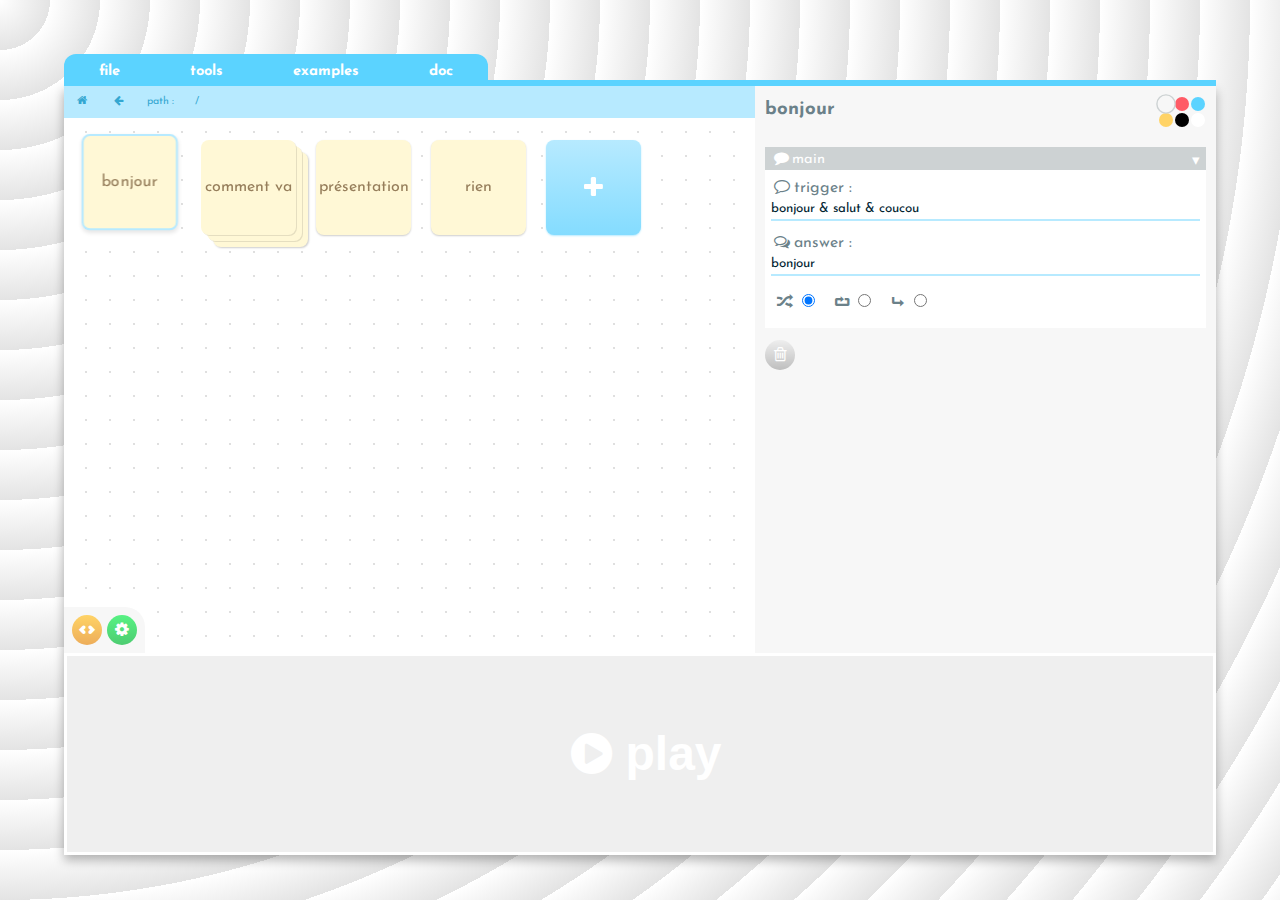
==== index.html @ 9a550774 "first commit" ====
<!DOCTYPE html><html><head>
  <meta charset="utf-8">

  <script src="js/jquery.js"></script>
  <script src="js/jqueryui.js"></script>
  <script src="js/jqueryuitouch.js"></script>
  <script src="js/miaou.js"></script>
  <script src="js/donnees.js"></script>
  <script src="js/actions.js"></script>
  <script src="js/fichiers.js"></script>
  <script src="js/style.js"></script>
  <script src="js/interactionssouris.js"></script>
  <script src="js/interactionsclavier.js"></script>
  <script src="js/bot.js"></script>
  <script src="lib/codemirror.js"></script>
  
<link rel="stylesheet" href="lib/codemirror.css">
<script src="mode/css/css.js"></script>


  <link href="https://fonts.googleapis.com/css?family=Josefin+Sans:400,700&amp;display=swap" rel="stylesheet">

  <link rel="stylesheet" type="text/css" href="style.css">
  <!--<link rel="stylesheet" type="text/css" href="logo.css"> -->
  <link rel="stylesheet" type="text/css" href="css/entypo.css">
  <link rel="stylesheet" type="text/css" href="css/entypo-codes.css">
  <link rel="stylesheet" type="text/css" href="css/entypo-embedded.css">
  <title>Miaou Editor</title>
</head>

<body class="editmode">
  <div id="grille">
  <div id="shadow" class="editmode"></div>
    <div id="boutons" class="editmode">
      <ul id="menu">
        <li class="levelun fichier editmode"><a class="volet editmode file">file</a>
          <ul>
            <li><a id="nouveau"><!--<span class="icons icon-doc-inv"></span>-->new</a></li>
            <input type="file" id="fichier" style="display: none">
            <li><a id="ouvrir"><!--<span class="icons icon-folder-open"></span>-->open</a></li>
            <li><a id="telecharger"><!--<span class="icons icon-download"></span>-->download</a></li>
          </ul>
        </li><!--
        --><li class="levelun fichier editmode tools"><a class="volet editmode tools">tools</a>
          <ul>
            <li><a data=".main" class="checked">main</a></li>
            <li><a data=".condition">condition</a></li>
            <li><a data=".variables">variables</a></li>
            <li><a data=".links">links</a></li>
            <li><a data=".image">image</a></li>
            <li><a data=".sounds">sounds</a></li>
            <li><a data=".tags">tags</a></li>
          </ul>
        </li><!--
        --><li class="levelun fichier editmode"><a class="volet editmode examples">examples</a>
          <ul>
            <li><a>main</a>
              <ul>
                <li><a data="pileouface.js" class="exemple">mode random</a></li>
                <li><a data="loop.js" class="exemple">mode loop</a></li>
                <li><a data="rebonjour.js" class="exemple">mode à la suite</a></li>
                <li><a data="sousreponses.js" class="exemple">sous-réponses</a></li>
                <li><a data="temps.js" class="exemple">temps de réponse</a></li>
              </ul>
            </li>
            <li><a>variables</a>
              <ul>
                <li><a data="questions.js" class="exemple">string</a></li>
                <li><a data="test.js" class="exemple">flags</a></li>
              </ul>
            </li>
            <li><a>conditions</a>
              <ul>
                <li><a data="pasbonjour.js" class="exemple">dire bonjour</a></li>
              </ul>
            </li>
            <li><a>variables pré-définies</a>
              <ul>
                <li><a data="date.js" class="exemple">date</a></li>
                <li><a data="perroquet.js" class="exemple">perroquet</a></li>
              </ul>
            </li>
            <li><a>liens</a>
              <ul>
                <li><a data="liens.js" class="exemple">basic</a></li>
              </ul>
            </li>
          </ul>
        </li><!--
        --><li class="levelun fichier editmode"><a href="doc/" target="_blank" class="volet editmode doc">doc</a></li>
      </ul>
    </div>


      
    <div id="naviguation">
      


      <div id="boites">

        <div id="location" class="editmode">

          <div id="home">
            <div class="icons icon-home"></div>
          </div>
          <div id="retour">
            <div class="icons icon-left-big"></div>
          </div>
          <div id="info">path : </div>
          <div id="chemin">/</div>
        </div>
        <div id="box-container">
          <ul id="listeboites" class="editmode visible">
          </ul>
        </div>
        <div id="creer" class="editmode">
          <div class="bouton">
            <span class="icons icon-plus"></span>
          </div>
        </div>
      </div>

      <div id="plusmoins" class="editmode">
        <button hidden id="moins" class="edit-bar"><span class="icons icon-trash-empty"></span></button>
        <button id="stylesheet" class="edit-bar"><span class="icons icon-code"></span></button>
        <button id="setting" class="edit-bar"><span class="icons icon-cog"></span></button>
        <button id="back" class="edit-bar"><span class="icons icon-left-big"></span></button>
        <button hidden id="plus" class="edit-bar"><span class="icons icon-plus"></span></button>
      </div>
    </div>
    <iframe id="preview"></iframe>
    <div id="formulaire" class="formulaire editmode">
      <fieldset id="tout">
        <form>
          <div class="visible formulaire-box">
            <input type="text" class="title editmode" name="nom" id="nom">

<div class="couleurs editmode">
  <div data-col="#8f88f9" class="select"></div>
  <div data-col="#ff5b66" ></div>
  <div data-col="#5bd3ff" ></div>
  <div data-col="#ffd366" ></div>
  <div data-col="#000000" ></div>
  <div data-col="#ffffff" ></div>
</div>
<input name="couleur" hidden type="color" id="couleur" value="#8f88f9">

          </div>
          <div class="main visible formulaire-box">
            <button class="accordion active editmode" type="button"><b class="icons icon-comment"></b>main <span>▾</span></button>
            <div class="section editmode" style="display: block;">
              <label><span class="icons icon-comment-empty"></span>trigger : </label><input type="text" name="declencheur" class="to-fill editmode" id="declencheur">
              <div class="help">
                <p class="aide">
                  Select one or several key words and separate them with a <b> & </b>.
                  The box will be triggered if the player enters one of his key words. You can also use special expressions:
                  <ul class="aide">
                    <li class="aide"><b>.*</b> for any sequence of characters</li class="aide">
                    <li class="aide"><b>^</b> at the beginning of a word, if that word has to be at the beginning of the sentence</li class="aide">
                    <li class="aide"><b>$</b> at the end of a word, if it has to be at the end of the sentence</li class="aide">
                </ul>
                  <p class="aide">Many others are possible; enquire about regular expressions if they are of interest.</p>
              </p>
            </div>
              <label><span class="icons icon-chat-empty"></span>answer : </label>
              <div name="reponse" class="to-fill editmode txta" id="reponse" contenteditable="true" ></div>
              <!--<input type="text" name="reponse" class="to-fill editmode" id="reponse">-->
              <div class="help">
                <p class="aide">
                  Type one or several answers which the bot will be able to return to the player if this box is triggered. Separate each of your answers with<b> & </b>.
                  Separate the parts with <b>--</b>.
                  to divide your answers. If you want the bot to take 3 seconds to answer, add <b>((3))</b> to your answer. The bot will choose its answer according to the mode which will have been selected below.
                </p>
              </div>
              <table class="check-boxes">
                <tr>
                  <th><span class="icons icon-shuffle"></span><input class="mode" type="radio" value="random" name="mode"></th>
                  <th><span class="icons icon-loop"></span><input class="mode" type="radio" value="loop" name="mode"></th>
                  <th><span class="icons icon-level-down"></span><input class="mode" type="radio" value="suite" name="mode"></th>
                </tr>
              </table>
            <div class="help">

               <p class="aide">Random: the bot will choose an answer at random<br>
                Loop: the bot will choose the first answer, then the second and so on until it
returns to the first when all answers have been read<br>
Sequential: the bot will choose the first answer, then the second etc. and will
remain on the last one until all answers have been read</p>
            </div>
            </div>
          </div>


          <div class="condition formulaire-box">
            <button class="accordion editmode" type="button"><b class="icons icon-attention-circled"></b>condition<span>▾</span></button>
            <div class="section editmode"style="display: block;">
              <label>if : </label><input type="text" name="si" class="to-fill editmode" id="si">
              <p class="error">
                This condition is incorrect. Check your syntax.
              </p>
            <div class="help">

              <p class="aide">
                Add additional conditions in order for this box to be open, as per the following examples
                <ul class="aide">
                  <li class="aide">The 'hello' flag is necessary: <b>[hello]>0</b></li class="aide">
                  <li class="aide">The 'hello' flag and the 'hi' flag are necessary: <b>[hello]>0 && [hi]>0</b></li class="aide">
                  <li class="aide">If you need to have at least 3 'hello' flags: <b>[hello]>=3</b></li class="aide">
                  <li class="aide">If, on the contrary, you need not to have the 'hello' flag: <b>[bonjour]<1</b></li class="aide">
              </ul>
              </p>
            </div>
            </div>

          </div>



          <div class="variables formulaire-box">
            <button class="accordion editmode" type="button"><b class="icons icon-flag"></b>variables <span>▾</span></button>
            <div class="section editmode"style="display: block;">
              <label><span class="icons icon-flag-empty"></span>flag : </label><input type="text" name="drapeau" class="to-fill editmode" id="drapeau">
           <div class="help">

              <p class="aide">
                Flags enable the bot to remember if your user has already opened this box. Name your flag as you wish, you will then be able to use it within a condition to open another box. The flags which have the same name can be added together and you can indeed display the number of similar flags held by the user within an answer, as per this example using the 'hello' flag: you have already said hello <b>[hello]</b> times.
              </p>
            </div>
              <label><span class="icons icon-quote"></span>string : </label><input type="text" name="variable" class="to-fill editmode" id="variable">
           <div class="help">

              <p class="aide">
                String enables you to remember the next answer of the player. Give it a name in order to use it in another box. For example, in a box 'what is your name?' you can memorise the player’s answer and call it 'name'. In an answer, you can integrate it as follows: I know your name, <b>[name]</b>
              </p>
            </div>

            <label>operation : </label><input type="text" name="operation" class="to-fill editmode" id="operation">

              <p class="error">
                This operation is incorrect. Check your syntax.
              </p>
            <div class="help">

              <p class="aide">
                Add the operations which need to be applied to the variables, as in the following examples.
                <ul class="aide">
                  <li class="aide">'life' equals 5: <b>[life]=5</b></li class="aide">
                  <li class="aide">Add 10 to 'money' : <b>[money]=[money]+10</b></li class="aide">
                  <li class="aide">Remove 3 from 'life' : <b>[life]=[life]-3</b></li class="aide">
                  <li class="aide">Define 'mood' as content: <b>[mood]="content"</b></li class="aide">
                  <li class="aide">Add 10 to 'money' and remove 3 to 'life' : <b>[life]=[life]-3; [money]=[money]+10</b></li class="aide">

              </ul>
              </p>
            </div>

            </div>

          </div>

          <div class="links formulaire-box">
            <button class="accordion editmode" type="button"><b class="icons icon-link"></b>links <span>▾</span></button>
            <div class="section editmode"style="display: block;">
              <!--<label><span class="icons icon-link"></span>liable : </label><input type="checkbox" name="liable" id="liable">
              <label>lien</label><select name="lien" id="lien">
                <option value="">aucun</option>
              </select> -->
              <input type="hidden" name="tag" class="to-fill editmode" id="lien">
              <label>link</label>
              <input list="lienlist" name="tag" class="to-fill editmode" id="nomlien" autocomplete="off">
              <p class="error">
                This box doesn't exist. Please check the name of the box.
              </p>
            <div class="help">
<!-- TODO -->
              <p class="aide">
                You can link this box to the content of another box, by typing the name of this latter box above.
              </p>
            </div>
            <datalist id="lienlist">
            </datalist>
            </div>

          </div>

          <div class="image formulaire-box">
            <button class="accordion editmode" type="button"><b class="icons icon-picture-1"></b>image <span>▾</span></button>
            <div class="section editmode"style="display: block;">
              <label>url : </label><input type="text" name="image" class="to-fill editmode" id="image">
            <div class="help">

              <p class="aide">
                Type above the url of a picture in order for it to be displayed when the box is opened.
              </p>
            </div>
            </div>
          </div>

          <div class="sounds formulaire-box">
            <button class="accordion editmode" type="button"><b class="icons icon-note-beamed"></b>sound <span>▾</span></button>
            <div class="section editmode"style="display: block;">
              <label>music url : </label><input type="text" name="son" class="to-fill editmode" id="son">
          <div class="help">

              <p class="aide">
                Type above the url of a sound which will be emitted in a loop when the box is opened When a sound is emitted, the current sound is interrupted. In order to interrupt a sound without emitting a new one, type <b>"SILENCE"</b>
              </p>
            </div>
              <label>sound url : </label><input type="text" name="bruit" class="to-fill editmode" id="bruit">
            <div class="help">

              <p class="aide">
                Type above the url of a noise which will be emitted each time the box is opened
              </p>
            </div>
            </div>
          </div>
          
          

          <div class="tags formulaire-box">
            <button class="accordion editmode" type="button"><b class="icons icon-tag"></b>tags <span>▾</span></button>
            <div class="section editmode"style="display: block;">
            <!-- <label><span class="icons icon-quote"></span>tag : </label><input type="text" name="tag" class="to-fill editmode" id="tag">
            -->
            <label><span class="icons icon-quote"></span>tag : </label>
            <input list="taglist" name="tag" class="to-fill editmode" id="tag" autocomplete="off">
            <datalist id="taglist">
            </datalist>
                          <div class="help">

            <p class="aide">
              Tags allow you to organise your boxes as you wish. They can also enable you to display boxes with different settings. 
            </p>
          </div>
            </div>
          </div>
        <button id="moins" class="edit-bar" type="button"><span class="icons icon-trash-empty"></span></button>
          
        </form>

      </fieldset>
    </div>
    <div id="formulaireCSS" class="formulaire editmode" >
      <select id="theme">
        <option disabled selected value>pick a theme</option>
        <option value="expor/game.css" >Game</option>
        <option value="expor/sms.css" >Sms</option>
        <option value="expor/terminal.css" >Terminal</option>
        <option value="expor/terminal2.css" >Terminal2</option>
        <option value="expor/ocean.css" >Ocean</option>
        <option value="expor/vide.css">Minimal</option>
      </select>
    </div>
    <div id="formulaireParametres">
      <form>
        <label>title</label><input type="text" name="titre" id="title" class="to-fill editmode">
        <div class="help">
                <p class="aide">
                  title of the chatbot
              </p>
        </div>
        <label>default answer</label><input type="text" name="defaultanswer" id="defaultanswer" class="to-fill editmode">
        <div class="help">
                <p class="aide">
                  answer displayed when no box is found.
              </p>
        </div>
        <label>users name</label><input type="text" name="usrname" id="usrname" class="to-fill editmode">
        <div class="help">
                <p class="aide">
                  name in front of the user’s answers
              </p>
        </div>
        <label>bots name</label><input type="text" name="botname" id="botname" class="to-fill editmode">
        <div class="help">
                <p class="aide">
                  name in front of the bot answers
              </p>
        </div>
        <label>default time</label><input type="number" min="0" name="defaulttime" id="defaulttime" class="to-fill editmode">
        <div class="help">
                <p class="aide">
                  Minimum time before the bot answers.<br>
                  The time indicated in the boxes will be added to this period of time
              </p>
        </div>
        <label>begin</label><input type="text" name="begin" id="begin" class="to-fill editmode">
        <div class="help">
                <p class="aide">
                  Sentence of the bot before the start of the discussion.
              </p>
        </div>
        <label>apply color to</label><select id="colorto" class="to-fill editmode">
        <option value="">nothing</option>
          <option>answer</option>
          <option>background</option>
        </select>
        <div class="help">
                <p class="aide">
                  Where to apply the colors specified in the boxes.
              </p>
        </div>
      </form>
    </div>
    <div id="console">
      <button id="parler" class="play-button"><span class="icons icon-play-circled"></span>play</button>
      <div id="chat">
        <button>x</button>
        <div id="output">
          <p></p>

          <textarea autofocus="" placeholder="Type command..."></textarea>
        </div><br>
      </div>
    </div>
  </div>

<script type="text/javascript">
  var tableau =[
    {
    'nom' : 'bonjour',
    'declencheur':["bonjour","salut","coucou"], 
    'reponse':"bonjour",
    'identifiant':'1578141280007',
    "suite":[],
    },
    {
    'nom' : 'comment va',
    'declencheur':["comment.*va"], 
    'reponse':"comme un chat-rme et toi ?",
    'identifiant':'1578141347801',
    'suite':[
          {
            'nom' : 'bien',
            'declencheur' :["super"], 
            'reponse' : 'super',
            'identifiant':'1578141347807',
            "suite":[],
            "lien":"retour",
          },
          {
            'nom' : 'bof',
            'declencheur' :["bof"], 
            'reponse' : 'navré',
            'identifiant':'1578141347857',
            "suite":[],
            "lien":"retour",
          },
        ]
    },
    {
    'nom' : 'présentation',
    'declencheur':["qui.*tu","comment.*appelle","quel.*nom","quel.*prénom"], 
    'reponse':"miaou",
    'identifiant':'1578141359349',
    "suite":[],
    },
    {
    'nom' : 'rien',
    'declencheur':[".*"], 
    'reponse':"je n'ai pas compris",
    'identifiant':'1578141369219',
    "suite":[]
    }
  ]

const boitevide={'nom' : '', 'couleur' : '', 'declencheur':'', 'reponse':"", 'mode':"random", 'drapeau':"", 'si':'', 'identifiant':'', 'suite':[], 'lien':'', 'variable':"", 'temps':"", 'son':"", 'loop':"", 'image':"", 'tag':"",};
const separateur=" & ";
const sousseparateur="--";
var parametres={
  'title':'no-title',
  'defaultanswer':"I didn't understand",
  'usrname':'user : ',
  'botname':'miaou : ',
  'defaulttime':0,
  'begin':'',
  'colorto':'',
}
var playmode=false,cssmode=false;
var myCodeMirror;
var theme=lirefichier("expor/vide.css");

// boite sélectionnée, 
  var selection;
  donnees.initier(tableau); 
  actulisteboites();
  selectionner($('#listeboites li').eq(0));
</script>
</html>
---- lib/codemirror.css ----
/* BASICS */

.CodeMirror {
  /* Set height, width, borders, and global font properties here */

  font-family: 'PT Mono', monospace;
height: 300px;
color: black;
direction: ltr;
height: auto;
max-width: 100%;
font-size: 10pt;
/*padding-top: 30px;
box-shadow: inset 0px 30px 0px #F7F7F7;*/
}

/* PADDING */

.CodeMirror-lines {
  padding: 4px 0; /* Vertical padding around content */
}
.CodeMirror pre.CodeMirror-line,
.CodeMirror pre.CodeMirror-line-like {
  padding: 0 4px; /* Horizontal padding of content */
}

.CodeMirror-scrollbar-filler, .CodeMirror-gutter-filler {
  background-color: white; /* The little square between H and V scrollbars */
}

/* GUTTER */

.CodeMirror-gutters {
  border-right: 1px solid #ddd;
  background-color: #f7f7f7;
  white-space: nowrap;
}
.CodeMirror-linenumbers {}
.CodeMirror-linenumber {
  padding: 0 3px 0 5px;
  min-width: 20px;
  text-align: right;
  color: #999;
  white-space: nowrap;
}

.CodeMirror-guttermarker { color: black; }
.CodeMirror-guttermarker-subtle { color: #999; }

/* CURSOR */

.CodeMirror-cursor {
  border-left: 1px solid black;
  border-right: none;
  width: 0;
}
/* Shown when moving in bi-directional text */
.CodeMirror div.CodeMirror-secondarycursor {
  border-left: 1px solid silver;
}
.cm-fat-cursor .CodeMirror-cursor {
  width: auto;
  border: 0 !important;
  background: #7e7;
}
.cm-fat-cursor div.CodeMirror-cursors {
  z-index: 1;
}
.cm-fat-cursor-mark {
  background-color: rgba(20, 255, 20, 0.5);
  -webkit-animation: blink 1.06s steps(1) infinite;
  -moz-animation: blink 1.06s steps(1) infinite;
  animation: blink 1.06s steps(1) infinite;
}
.cm-animate-fat-cursor {
  width: auto;
  border: 0;
  -webkit-animation: blink 1.06s steps(1) infinite;
  -moz-animation: blink 1.06s steps(1) infinite;
  animation: blink 1.06s steps(1) infinite;
  background-color: #7e7;
}
@-moz-keyframes blink {
  0% {}
  50% { background-color: transparent; }
  100% {}
}
@-webkit-keyframes blink {
  0% {}
  50% { background-color: transparent; }
  100% {}
}
@keyframes blink {
  0% {}
  50% { background-color: transparent; }
  100% {}
}

/* Can style cursor different in overwrite (non-insert) mode */
.CodeMirror-overwrite .CodeMirror-cursor {}

.cm-tab { display: inline-block; text-decoration: inherit; }

.CodeMirror-rulers {
  position: absolute;
  left: 0; right: 0; top: -50px; bottom: 0;
  overflow: hidden;
}
.CodeMirror-ruler {
  border-left: 1px solid #ccc;
  top: 0; bottom: 0;
  position: absolute;
}

/* DEFAULT THEME */

.cm-s-default .cm-header {color: blue;}
.cm-s-default .cm-quote {color: #090;}
.cm-negative {color: #d44;}
.cm-positive {color: #292;}
.cm-header, .cm-strong {font-weight: bold;}
.cm-em {font-style: italic;}
.cm-link {text-decoration: underline;}
.cm-strikethrough {text-decoration: line-through;}

.cm-s-default .cm-keyword {color: #708;}
.cm-s-default .cm-atom {color: #219;}
.cm-s-default .cm-number {color: #164;}
.cm-s-default .cm-def {color: #00f;}
.cm-s-default .cm-variable,
.cm-s-default .cm-punctuation,
.cm-s-default .cm-property,
.cm-s-default .cm-operator {}
.cm-s-default .cm-variable-2 {color: #05a;}
.cm-s-default .cm-variable-3, .cm-s-default .cm-type {color: #085;}
.cm-s-default .cm-comment {color: #a50;}
.cm-s-default .cm-string {color: #a11;}
.cm-s-default .cm-string-2 {color: #f50;}
.cm-s-default .cm-meta {color: #555;}
.cm-s-default .cm-qualifier {color: #555;}
.cm-s-default .cm-builtin {color: #30a;}
.cm-s-default .cm-bracket {color: #997;}
.cm-s-default .cm-tag {color: #170;}
.cm-s-default .cm-attribute {color: #00c;}
.cm-s-default .cm-hr {color: #999;}
.cm-s-default .cm-link {color: #00c;}

.cm-s-default .cm-error {color: #f00;}
.cm-invalidchar {color: #f00;}

.CodeMirror-composing { border-bottom: 2px solid; }

/* Default styles for common addons */

div.CodeMirror span.CodeMirror-matchingbracket {color: #0b0;}
div.CodeMirror span.CodeMirror-nonmatchingbracket {color: #a22;}
.CodeMirror-matchingtag { background: rgba(255, 150, 0, .3); }
.CodeMirror-activeline-background {background: #e8f2ff;}

/* STOP */

/* The rest of this file contains styles related to the mechanics of
   the editor. You probably shouldn't touch them. */

.CodeMirror {
  position: relative;
  overflow: hidden;
  background: white;
}

.CodeMirror-scroll {
  overflow: scroll !important; /* Things will break if this is overridden */
  /* 30px is the magic margin used to hide the element's real scrollbars */
  /* See overflow: hidden in .CodeMirror */
  margin-bottom: -30px; margin-right: -30px;
  padding-bottom: 30px;
  height: 100%;
  outline: none; /* Prevent dragging from highlighting the element */
  position: relative;
}
.CodeMirror-sizer {
  position: relative;
  border-right: 30px solid transparent;
}

/* The fake, visible scrollbars. Used to force redraw during scrolling
   before actual scrolling happens, thus preventing shaking and
   flickering artifacts. */
.CodeMirror-vscrollbar, .CodeMirror-hscrollbar, .CodeMirror-scrollbar-filler, .CodeMirror-gutter-filler {
  position: absolute;
  z-index: 6;
  display: none;
}
.CodeMirror-vscrollbar {
  right: 0; top: 0;
  overflow-x: hidden;
  overflow-y: scroll;
}
.CodeMirror-hscrollbar {
  bottom: 0; left: 0;
  overflow-y: hidden;
  overflow-x: scroll;
}
.CodeMirror-scrollbar-filler {
  right: 0; bottom: 0;
}
.CodeMirror-gutter-filler {
  left: 0; bottom: 0;
}

.CodeMirror-gutters {
  position: absolute; left: 0; top: 0;
  min-height: 100%;
  z-index: 3;
}
.CodeMirror-gutter {
  white-space: normal;
  height: 100%;
  display: inline-block;
  vertical-align: top;
  margin-bottom: -30px;
}
.CodeMirror-gutter-wrapper {
  position: absolute;
  z-index: 4;
  background: none !important;
  border: none !important;
}
.CodeMirror-gutter-background {
  position: absolute;
  top: 0; bottom: 0;
  z-index: 4;
}
.CodeMirror-gutter-elt {
  position: absolute;
  cursor: default;
  z-index: 4;
}
.CodeMirror-gutter-wrapper ::selection { background-color: transparent }
.CodeMirror-gutter-wrapper ::-moz-selection { background-color: transparent }

.CodeMirror-lines {
  cursor: text;
  min-height: 1px; /* prevents collapsing before first draw */
}
.CodeMirror pre.CodeMirror-line,
.CodeMirror pre.CodeMirror-line-like {
  /* Reset some styles that the rest of the page might have set */
  -moz-border-radius: 0; -webkit-border-radius: 0; border-radius: 0;
  border-width: 0;
  background: transparent;
  font-family: inherit;
  font-size: inherit;
  margin: 0;
  white-space: pre;
  word-wrap: normal;
  line-height: inherit;
  color: inherit;
  z-index: 2;
  position: relative;
  overflow: visible;
  -webkit-tap-highlight-color: transparent;
  -webkit-font-variant-ligatures: contextual;
  font-variant-ligatures: contextual;
}
.CodeMirror-wrap pre.CodeMirror-line,
.CodeMirror-wrap pre.CodeMirror-line-like {
  word-wrap: break-word;
  white-space: pre-wrap;
  word-break: normal;
}

.CodeMirror-linebackground {
  position: absolute;
  left: 0; right: 0; top: 0; bottom: 0;
  z-index: 0;
}

.CodeMirror-linewidget {
  position: relative;
  z-index: 2;
  padding: 0.1px; /* Force widget margins to stay inside of the container */
}

.CodeMirror-widget {}

.CodeMirror-rtl pre { direction: rtl; }

.CodeMirror-code {
  outline: none;
}

/* Force content-box sizing for the elements where we expect it */
.CodeMirror-scroll,
.CodeMirror-sizer,
.CodeMirror-gutter,
.CodeMirror-gutters,
.CodeMirror-linenumber {
  -moz-box-sizing: content-box;
  box-sizing: content-box;
}

.CodeMirror-measure {
  position: absolute;
  width: 100%;
  height: 0;
  overflow: hidden;
  visibility: hidden;
}

.CodeMirror-cursor {
  position: absolute;
  pointer-events: none;
}
.CodeMirror-measure pre { position: static; }

div.CodeMirror-cursors {
  visibility: hidden;
  position: relative;
  z-index: 3;
}
div.CodeMirror-dragcursors {
  visibility: visible;
}

.CodeMirror-focused div.CodeMirror-cursors {
  visibility: visible;
}

.CodeMirror-selected { background: #d9d9d9; }
.CodeMirror-focused .CodeMirror-selected { background: #d7d4f0; }
.CodeMirror-crosshair { cursor: crosshair; }
.CodeMirror-line::selection, .CodeMirror-line > span::selection, .CodeMirror-line > span > span::selection { background: #d7d4f0; }
.CodeMirror-line::-moz-selection, .CodeMirror-line > span::-moz-selection, .CodeMirror-line > span > span::-moz-selection { background: #d7d4f0; }

.cm-searching {
  background-color: #ffa;
  background-color: rgba(255, 255, 0, .4);
}

/* Used to force a border model for a node */
.cm-force-border { padding-right: .1px; }

@media print {
  /* Hide the cursor when printing */
  .CodeMirror div.CodeMirror-cursors {
    visibility: hidden;
  }
}

/* See issue #2901 */
.cm-tab-wrap-hack:after { content: ''; }

/* Help users use markselection to safely style text background */
span.CodeMirror-selectedtext { background: none; }
---- style.css ----
body,
html {
  margin: 0;
  padding: 0;
  height: 100%;
  overflow: hidden;
  font-family: 'Josefin Sans', sans-serif;
  transition: 0.4s;
}

body {
  overflow: hidden;
  display: flex;
  align-items: center;
  justify-content: center;
  background-image:
    repeating-radial-gradient(circle at 0 0,transparent,rgba(200, 200, 200, 0.5) 50px);
}

body.editmode {
  background-color: #fff;
}

body.playmode {
  background-color: #111;
}

#grille {
  z-index: 1;
  width: 90vw;
  height: 90vh;
  grid-auto-columns: 9vw;
  grid-auto-rows: 4.5vh;
  display: grid;
  margin: 0;
  padding: 0;
  animation: appear 0.6s linear 0s 1 both;
}


#shadow {
  grid-area: 2/1/21/11;
  z-index: -1;
  width: 100%;
  height: 100%;
  margin: 0;
  padding: 0;
  box-shadow: 0px 5px 10px rgba(0, 0, 0, 0.3);
  background-size: 24px 24px;
  background-position: 10px 10px;
  background-image: radial-gradient(circle, rgba(150, 150, 150, 0.3) 1px, transparent 1px);
  transition: background-color 0.4s;
}

#shadow.editmode {
  background-color: #fff;
}

#shadow.playmode {
  background-color: #111;
}

#boutons {
  grid-area: 1/1/2/11;
  position: relative;
  display: flex;
  font-weight: bold;
  border-bottom: 6px solid;
  transition: 0.4s;
  z-index: 2;
  align-self: end;
}

#boutons.editmode {
  border-color: #5BD3FF;
}

#boutons.playmode {
  border-color: #faff6d;
}

#menu, #menu ul {
  padding:0;
  margin:0;
  list-style: none;
  text-align: center;
}

#menu li {
  margin:0;
  padding:0;
  color: white;
  display:inline-block;
  vertical-align: top;
  position: relative;
}

#menu li li {
  display:inherit;
}

#menu a {
  display:block;
  padding:5px 35px;
  margin: 0;
  text-decoration: none;
  font-size: 11pt;
  outline: none;
  cursor: pointer;
  line-height: 25px;
  height: 16px;
  transition: 0.2s;
}
#menu a:hover{
  line-height: 20px;
}
#menu ul li a {
  padding:5px 8px;
  background-color: #f7f7f7;
  color: #294d59;
  font-size: 9pt;
  font-weight: normal;
  padding-bottom: 12px;
  border-bottom:1.2px dashed #B7EAFF;
  line-height: 24px;
}
#menu ul li a:hover {
  color: #5bd3ff;
  line-height: 24px;
}
#menu ul {
  position: absolute;
  z-index: 1000;
  min-width:100%;
  white-space: nowrap;
  text-align: left;
  padding-top: 6px;
}
.playmode #menu ul {
  display: none;
}

#menu ul:hover {
  box-shadow: inset 0px -6px 0px #5bd3ff;
}

#menu ul ul {
  left:100%;
  top:0;
  overflow: hidden;
  max-width: 0;
  min-width: 0;
  transition: 0.3s ;
  padding-top: 0px;
}
#menu ul li:hover ul {
  max-width: 30em;
}
#menu ul li {
  max-height:0;
  overflow: hidden;
}
#menu li li li {
  max-height: inherit;
}
.editmode #menu.visible li:hover li {
  max-height: 15em;
  overflow: visible;
  transition:all 0.8s;
}


a.volet.editmode {
  color: white;
  background-color: #5bd3ff;
}

a.volet.playmode {
  color: black;
  background-color: #faff6d;
}

#menu a.file{
  border-radius: 12px 0 0 0;
}

#menu a.doc{
  border-radius: 0 12px 0 0;
}

#menu .tools li a.checked:before{
  content: "\2714";
}

#location {
  /*grid-area: 2/1/3/11;*/
  width: 100%;
  display: flex;
  font-size: 8pt;
  animation: come-from-top 0.2s linear 2s 1 both;
  transition: 0.4s;
}

#location.editmode {
  background-color: #b7eaff;
  color: #34a7d1;
}

#location.playmode {
  background-color: #2b2b2b;
  color: #faff6d;
}

#top-bar div {
  vertical-align: middle;
  display: flex;
  justify-content: center;
  align-items: center;
  padding: 1em;
  font: 8pt;
}

#location div {
  top:0;
  vertical-align: middle;
  display: flex;
  justify-content: center;
  align-items: center;
  padding: 1em;
  font: 8pt;
}

#location #info {
  border: none;
  padding: none;
  margin: none;
}

#location #home , #location  #retour {
  cursor: pointer;
  transition: 0.4s;
  padding: 0;
}


#location #home:hover , #location  #retour:hover {
  background-color: silver;
}

#location #chemin {
  width: auto;
  background-color: transparent;
  border: none;
  padding: none;
  margin: none;
  overflow: hidden;
  white-space: nowrap;
}

.button-label {
  padding-left: 4px;
  font-size: 10pt;
}

/* !!! doit créer un div qui contient le bouton plus et la liste de boite !!! */
#box-container{
  margin: 12px;
  perspective: 50vh;
  perspective-origin: 50% 50vh;
}

#boites {
  box-sizing: border-box;
  padding: 0;
  overflow-y: auto;
  overflow-x: hidden;
  display: inline-block;
  height: 100%;
  position: absolute;
  width:100%;
}


#naviguation {
  grid-area: 2/1/16/7;
  height: 100%;
  overflow: hidden;
  position: relative;
  padding: 0;
}

#preview{
  grid-area: 2/1/16/7;
  width: 100%;
  height: 100%;
  background-color: white;
  overflow: hidden;
  position: relative;
  padding: 0;
  animation: come-from-bottom 0.2s linear 0.5s 1 both;
  box-sizing: border-box;
  display: none;
  border:none;
}
#preview iframe{
}


.formulaire {
  grid-area: 2/7/16/11;
  min-width: 30vw;
  overflow-y: auto;
  padding: 10px;
  transition: color-background 0.4s;
  animation: come-from-right 0.6s linear 0.6s 1 both;
}

.formulaire.editmode {
  background-color: #f7f7f7;
}

.formulaire.playmode {
  background-color: #474747;
}

div.formulaire-box {
  margin-bottom: 12px;
  display: none;
}

.formulaire-box.visible{
  display: block;
}

label {
  display: block;
  margin-top: 2px;
  margin-bottom: 2px;
}

#console {
  grid-area: 16/1/21/11;
  min-width: 30vw;
  background-color: white;
  border-style: solid solid solid solid;
  border-color: white white white white;
  z-index: 2;
}
/*marge scroll*/
#boites:after{
  content: "";
  display: table;
  height: 60px;
  width: 100%;
}

#listeboites {
  list-style-type: none;
  margin: 0;
  padding: 0;
  display: block;
  margin: 0;
  padding: 0;
  perspective: 50vh;
  perspective-origin: 50% 50vh;
}

#listeboites li {

  display:table;
  border: none;
  overflow: hidden;
  float: left;
  width: 95px;
  height: 95px;
  word-break: break-all;
  margin: 10px;
  padding: 0;
  cursor: move;
  border-radius: 0.5em;
  animation: come-from-far 0.2s linear 0s 1 backwards;
  transform: translateZ(0px);
  transition: border 0.2s , background-color 0.2s , transform 0.2s , box-shadow 0.2s ;
  /*box-shadow: 0px 1px 2px rgba(0, 0, 0, 0.2);*/
  box-sizing: border-box;
  border-width:0;
  
}

#creer{

  display:table;
  border: none;
  overflow: hidden;
  float: left;
  width: 95px;
  height: 95px;
  margin: 10px;
  padding: 0;
  border-radius: 0.5em;
  animation: come-from-far 0.2s linear 0s 1 backwards;
  transform: translateZ(0px);
  transition: transform 0.2s,  background-color 1s ;
  border-width:0;
  background-color: #B7EAFF;
  background-image: linear-gradient(transparent, #84dcff);
  box-shadow: 0px 1px 2px #B7EAFF;
  color:#fff;
  cursor: pointer;
}

#creer:hover{
  transform: translateZ(2px);
  background-color: #84dcff;
}

#creer .bouton{
  width: 95px;
  height: 95px;
  line-height: 100px;
  text-align: center;
  font-size: 24px;
}

#creer.playmode{
  display: none;
}

#listeboites li:not(.pleine) {
  box-shadow: 0px 1px 2px rgba(0, 0, 0, 0.2);
}

#listeboites.editmode li {
  background-color:#fff8d6;
  border-color:#fff;
  color:#967e5b;
}

#listeboites.editmode li.pleine:not(.selected) {
  box-shadow: 1px 1px 0px rgba(0, 0, 0, 0.1), 6px 6px 0px 0px #fff8d6, 7px 7px 0px rgba(0, 0, 0, 0.1),12px 12px 0px 0px #fff8d6,13px 13px 2px rgba(0, 0, 0, 0.2);
}

#listeboites.editmode li.selected {
  border:2px solid #B7EAFF;
  transform: translateZ(6px);
}

#listeboites.playmode li {
  background-color:#474747;
  color:#ddd;
  border-color:#111;
}

#listeboites.playmode li.pleine:not(.selected) {
  box-shadow: 1px 1px 0px rgba(0, 0, 0, 0.6), 6px 6px 0px 0px #474747, 7px 7px 0px rgba(0, 0, 0, 0.6),12px 12px 0px 0px #474747,13px 13px 2px rgba(0, 0, 0, 0.6);
}

#listeboites.playmode li.selected {
  border:2px solid #FAFF6D;
}

#listeboites li:hover , #listeboites li.selected {
  transform: translateZ(2px);
  box-shadow: 0px 2px 4px rgba(0, 0, 0, 0.1);
}


div.titre{
  display:table-cell;
  text-align:center;
  vertical-align: middle;
}

div.box-icons{
  position:fixed;
  text-align:center;
  width:100%;
  bottom:6px;
  left:0;
  font-size:10px;
  transform: color 2s;
}

div.box-icons.editmode{
  color:#e2d4a1;
}

div.box-icons.playmode{
  color:#777777;
}

#plusmoins {
  position: absolute;
  bottom: 0;
  left: 0;
  padding: 8px;
  border-radius: 0 20px 0 0;
  transition: background-color 0.4s;
  z-index: 3;
}

#plusmoins.editmode {
  background-color: #f7f7f7;
  animation: come-from-left 0.6s linear 0.2s 1 both;
}

#plusmoins.playmode {
  background-color: #2B2B2B;
  animation: leave-from-left 0.3s linear 0.2s 1 both;
}

button.edit-bar {
  cursor: pointer;
  border-radius: 50%;
  border: inherit;
  color: white;
  width: 30px;
  height: 30px;
  font-size: 16px;
  padding: 0;
  transition: opacity 0.2s, background-color 0.4s;
  opacity: 1;
}

button.edit-bar:hover {
}

#plus {
  background-image: linear-gradient(#5bd3ff, #42b6ff);

}

#moins {
  right:0px;
  background-color: #eee;
  background-image: linear-gradient(transparent, rgb(0,0,0,0.2));
}

#moins:hover {
  background-color: #ff5b66;
}

#setting {
  background-image: linear-gradient(#57f283, #4dcc71);
}
#back {
  background-image: linear-gradient(#8ee1ff, #5BD3FF);
  display: none;
}

#stylesheet {
  background-image: linear-gradient(#ffd366, #edad5a);
}

.formulaire #tout {
  text-align: center;
  margin: 0;
  padding: 0;
  border: none;
}

.playmode #moins{
  display:none;
}

.formulaire #tout fieldset {
  border: none;
  border-top: 1px solid black;
}

.formulaire form {
  border: none;
  width: 100%;
  text-align: left;
}
p.error{

  font-size:8pt;
  color:#bc2727;
  display: none;
  animation: appear 0.2s linear 0s both 1;

}
.help{
  display: none;
  width: 100%;

}
p.aide , ul.aide{
  animation: appear 0.3s linear 0s both 1;
  font-size:8pt;
  color:#aaa;
}
ul.aide{
  list-style-type: none;
  margin:0;
  padding-left:4px;
}
li.aide{
  padding: 2px;
}

/* !!! dans intercationsouris.js -> $("#formulaireCSS").css("display","flex"); !!! */
#formulaireCSS{
  z-index:2;
  outline: none;
  display: none;
  padding: 10px;
  animation: come-from-right 0.2s linear 0.2s 1 both;
  max-width: 100%;
  overflow-y: auto;
  margin:0;
}

#formulaireCSS .visible{
  display:block;
}

#formulaireParametres{
  background-color:#f7f7f7;
  margin: 0;
  padding:0 1em 0 1em;
  overflow-y: auto;
  height: 40vh;
  display: none;
  border: 1px solid #cdd2d3;
  outline: none;
  animation: grossir 0.2s linear 0s 1 both;
  z-index: 3;
  width: 200px;
}

.formulaire input,
.formulaire select,#formulaire .txta {
  position: relative;
  padding: 4px 0 4px 0;
  margin-bottom: 12px;
  font-family: 'Josefin Sans', sans-serif;
}
select#theme {
  z-index: 1;
}
select{
  font-family: 'Josefin Sans', sans-serif;
  border:none;
  border-bottom: 2px solid #B7EAFF;
  color:#6B8189;
  font-size: 10pt;
  padding:4px;
  background: transparent;
}

th{ padding-right:10px }

input.to-fill,.txta.to-fill  {
  width: 100%;
  display: block;
  color: #002330;
  background:none;
  font-size: 10pt;
  border:none;
  transition: 0.2s;
}

input.to-fill.editmode,.txta.to-fill.editmode {
  color: #002330;
  border-bottom:2px solid #B7EAFF;
}
input.to-fill.editmode:focus,.txta.to-fill.editmode:focus {
  border-bottom:2px solid #e8f8ff;
}

input.to-fill.playmode,.txta.to-fill.playmode {
  color: #fff !important;
  border-bottom:2px solid #494c00;
}

.txta{
  word-break: break-all;
  outline: none;
  min-height: 1em;
}

input.title {
  background:none;
  font-size:14pt;
  font-weight:bold;
  border:none;
  transition: color 0.3s;
}

input.title.editmode {
  color: #6b8189;
}

input.title.playmode {
  color: #faff6d;
}

.formulaire .couleurs {
  float: right;
  display: grid;
  grid-template-rows: 1fr 1fr;
  grid-template-columns: 1fr 1fr 1fr;
  width: 3em;

}

.formulaire .couleurs div::before {
  content: "";
  padding-top: 100%;
  display: inline-block;
  vertical-align: top;
}
.formulaire .couleurs div {
  display: flex;
  align-items: center;
  justify-content: center;
  color: #AAA;
  border-radius: 50%;
  margin: 1px;
  cursor: pointer;
  transition: transform 0.3s;
}
.formulaire .couleurs :nth-child(1){
  border: 1px solid #cdd2d3;
  background-color: transparent;
}
.formulaire .couleurs :nth-child(2){
  background-color: #ff5b66;
}
.formulaire .couleurs :nth-child(3){
  background-color: #5bd3ff;
}
.formulaire .couleurs :nth-child(4){
  background-color: #ffd366;
}
.formulaire .couleurs :nth-child(5){
  background-color: black;
}
.formulaire .couleurs :nth-child(6){
  background-color: white;
}

.formulaire .couleurs div.select{
  transform:scale(1.4);
}

.formulaire .couleurs.playmode{
  opacity: 0.2;
}

.formulaire .accordion {
  font-size:11pt;
  padding-top:4px;
  cursor: pointer;
  width: 100%;
  border: none;
  text-align: left;
  outline: none;
  transition: 0.4s;
  font-family: 'Josefin Sans', sans-serif;
}


.formulaire .accordion.editmode {
  color: #fff;
  background:#cdd2d3;
}


.formulaire .accordion.playmode {
  color: #000;
  background:#FAFF6D;
}

.formulaire .accordion span {
  float: right;
}

.formulaire .active,
.formulaire .accordion:hover {
}

.formulaire .section {
  display: none;
  padding-top: 8px;
  padding-bottom: 14px;
  padding: 6px;
  animation: appear 0.2s linear 0s 1 both;
  transition: 0.4s;
}

.section.editmode {
  color: #6b8189;
  background:#fff;
}

.section.playmode {
  color: #c1c1c1;
  background:#2B2B2B;
}

#console #parler {
  width: 100%;
  height: 100%;
  cursor: pointer;
  border-radius: 0;
  border: none;
  transition: 0.4s;
}

#console #parler:hover {
  background-color: #ccc;
}

#console #chat {
  position: relative;
  width: 100%;
  height: 100%;
  background-color: #fff;
  display: none;
}

button.play-button {
  color: white;
  font-size: 36pt;
  font-weight: bold;
}

#console #chat button {
  position: absolute;
  right: 0;
  top: 0;
  text-decoration: none;
  color: white;
  border: none;
  background-color: red;
  cursor: pointer;
  font-family: monospace, monospace;
}

#console #chat #output {
  width: 100%;
  color: #000;
  background-color: transparent;
  font-size: 12px;
  overflow-y: auto;
  height: 100%;
}

#console #chat textarea {
  width: 90%;
  text-decoration: none;
  color: #000;
  border: none;
  font-size: 12px;
  background-color: transparent;
  resize: none;
  outline: none;
}

@keyframes come-from-right {
  from {
    margin-left: 10vw;
    opacity: 0;
  }

  to {
    margin-left: 0;
    opacity: 1;
  }
}

@keyframes leave-from-right {
  from {
    margin-left: 0;
    opacity: 1;
  }

  to {
    margin-left: 10vw;
    opacity: 0;
  }
}

@keyframes come-from-left {
  from {
    margin-left: -10vw;
    opacity: 0;
  }

  to {
    margin-left: 0;
    opacity: 1;
  }
}

@keyframes leave-from-left {
  from {
    margin-left: 0;
    opacity: 1;
  }

  to {
    margin-left: -10vw;
    opacity: 0;
  }
}

@keyframes come-from-bottom {
  from {
    margin-top: 10vh;
    opacity: 0;
  }

  to {
    margin-top: 0;
    opacity: 1;
  }
}

@keyframes come-from-top {
  from {
    margin-top: -20px;
    opacity: 0;
  }

  to {
    margin-top: 0;
    opacity: 1;
  }
}

@keyframes come-from-far {
  from {
    transform: translateZ(-20px);
    opacity: 0;
  }

  to {
    transform: translateZ(0);
    opacity: 1;
  }
}

@keyframes appear {
  from {
    opacity: 0;
  }

  to {
    opacity: 1;
  }
}

@keyframes grossir {
  from {
    transform:scaleY(0);
  }

  to {
    transform:scaleY(1);
  }
}
---- css/entypo.css ----
@font-face {
  font-family: 'entypo';
  src: url('../font/entypo.eot?74455066');
  src: url('../font/entypo.eot?74455066#iefix') format('embedded-opentype'),
       url('../font/entypo.woff2?74455066') format('woff2'),
       url('../font/entypo.woff?74455066') format('woff'),
       url('../font/entypo.ttf?74455066') format('truetype'),
       url('../font/entypo.svg?74455066#entypo') format('svg');
  font-weight: normal;
  font-style: normal;
}
/* Chrome hack: SVG is rendered more smooth in Windozze. 100% magic, uncomment if you need it. */
/* Note, that will break hinting! In other OS-es font will be not as sharp as it could be */
/*
@media screen and (-webkit-min-device-pixel-ratio:0) {
  @font-face {
    font-family: 'entypo';
    src: url('../font/entypo.svg?74455066#entypo') format('svg');
  }
}
*/
 
 [class^="icon-"]:before, [class*=" icon-"]:before {
  font-family: "entypo";
  font-style: normal;
  font-weight: normal;
  speak: none;
 
  display: inline-block;
  text-decoration: inherit;
  width: 1em;
  margin-right: .2em;
  text-align: center;
  /* opacity: .8; */
 
  /* For safety - reset parent styles, that can break glyph codes*/
  font-variant: normal;
  text-transform: none;
 
  /* fix buttons height, for twitter bootstrap */
  line-height: 1em;
 
  /* Animation center compensation - margins should be symmetric */
  /* remove if not needed */
  margin-left: .2em;
 
  /* you can be more comfortable with increased icons size */
  /* font-size: 120%; */
 
  /* Font smoothing. That was taken from TWBS */
  -webkit-font-smoothing: antialiased;
  -moz-osx-font-smoothing: grayscale;
 
  /* Uncomment for 3D effect */
  /* text-shadow: 1px 1px 1px rgba(127, 127, 127, 0.3); */
}
 
.icon-cog:before { content: '\e800'; } /* '' */
.icon-floppy:before { content: '\e801'; } /* '' */
.icon-cog-alt:before { content: '\e802'; } /* '' */
.icon-download:before { content: '\e803'; } /* '' */
.icon-upload:before { content: '\e804'; } /* '' */
.icon-export:before { content: '\e805'; } /* '' */
.icon-reply:before { content: '\e806'; } /* '' */
.icon-reply-all:before { content: '\e807'; } /* '' */
.icon-bookmark:before { content: '\e808'; } /* '' */
.icon-up-big:before { content: '\e809'; } /* '' */
.icon-right-big:before { content: '\e80a'; } /* '' */
.icon-left-big:before { content: '\e80b'; } /* '' */
.icon-down-big:before { content: '\e80c'; } /* '' */
.icon-folder-open:before { content: '\e80d'; } /* '' */
.icon-home:before { content: '\e80e'; } /* '' */
.icon-home-1:before { content: '\e80f'; } /* '' */
.icon-link:before { content: '\e810'; } /* '' */
.icon-link-1:before { content: '\e811'; } /* '' */
.icon-comment:before { content: '\e812'; } /* '' */
.icon-chat:before { content: '\e813'; } /* '' */
.icon-alert:before { content: '\e814'; } /* '' */
.icon-attention-circled:before { content: '\e815'; } /* '' */
.icon-flag:before { content: '\e816'; } /* '' */
.icon-loop:before { content: '\e817'; } /* '' */
.icon-shuffle:before { content: '\e818'; } /* '' */
.icon-level-down:before { content: '\e819'; } /* '' */
.icon-trash-empty:before { content: '\e81a'; } /* '' */
.icon-plus-circled:before { content: '\e81b'; } /* '' */
.icon-folder:before { content: '\e81c'; } /* '' */
.icon-play:before { content: '\e81d'; } /* '' */
.icon-play-circled2:before { content: '\e81e'; } /* '' */
.icon-help-circled:before { content: '\e81f'; } /* '' */
.icon-code:before { content: '\e820'; } /* '' */
.icon-code-outline:before { content: '\e821'; } /* '' */
.icon-tag:before { content: '\e822'; } /* '' */
.icon-quote:before { content: '\e823'; } /* '' */
.icon-picture:before { content: '\e824'; } /* '' */
.icon-picture-1:before { content: '\e825'; } /* '' */
.icon-note-beamed:before { content: '\e826'; } /* '' */
.icon-plus:before { content: '\e83a'; } /* '' */
.icon-link-ext:before { content: '\f08e'; } /* '' */
.icon-bookmark-empty:before { content: '\f097'; } /* '' */
.icon-comment-empty:before { content: '\f0e5'; } /* '' */
.icon-chat-empty:before { content: '\f0e6'; } /* '' */
.icon-plus-squared:before { content: '\f0fe'; } /* '' */
.icon-folder-empty:before { content: '\f114'; } /* '' */
.icon-flag-empty:before { content: '\f11d'; } /* '' */
.icon-code-1:before { content: '\f121'; } /* '' */
.icon-play-circled:before { content: '\f144'; } /* '' */
.icon-link-ext-alt:before { content: '\f14c'; } /* '' */
.icon-doc-inv:before { content: '\f15b'; } /* '' */
.icon-plus-squared-alt:before { content: '\f196'; } /* '' */
.icon-database:before { content: '\f1c0'; } /* '' */
.icon-file-code:before { content: '\f1c9'; } /* '' */
.icon-trash:before { content: '\f1f8'; } /* '' */
.icon-question-circle-o:before { content: '\f29c'; } /* '' */
.icon-id-card:before { content: '\f2c2'; } /* '' */
.icon-id-card-o:before { content: '\f2c3'; } /* '' */
---- css/entypo-codes.css ----
.icon-cog:before { content: '\e800'; } /* '' */
.icon-floppy:before { content: '\e801'; } /* '' */
.icon-cog-alt:before { content: '\e802'; } /* '' */
.icon-download:before { content: '\e803'; } /* '' */
.icon-upload:before { content: '\e804'; } /* '' */
.icon-export:before { content: '\e805'; } /* '' */
.icon-reply:before { content: '\e806'; } /* '' */
.icon-reply-all:before { content: '\e807'; } /* '' */
.icon-bookmark:before { content: '\e808'; } /* '' */
.icon-up-big:before { content: '\e809'; } /* '' */
.icon-right-big:before { content: '\e80a'; } /* '' */
.icon-left-big:before { content: '\e80b'; } /* '' */
.icon-down-big:before { content: '\e80c'; } /* '' */
.icon-folder-open:before { content: '\e80d'; } /* '' */
.icon-home:before { content: '\e80e'; } /* '' */
.icon-home-1:before { content: '\e80f'; } /* '' */
.icon-link:before { content: '\e810'; } /* '' */
.icon-link-1:before { content: '\e811'; } /* '' */
.icon-comment:before { content: '\e812'; } /* '' */
.icon-chat:before { content: '\e813'; } /* '' */
.icon-alert:before { content: '\e814'; } /* '' */
.icon-attention-circled:before { content: '\e815'; } /* '' */
.icon-flag:before { content: '\e816'; } /* '' */
.icon-loop:before { content: '\e817'; } /* '' */
.icon-shuffle:before { content: '\e818'; } /* '' */
.icon-level-down:before { content: '\e819'; } /* '' */
.icon-trash-empty:before { content: '\e81a'; } /* '' */
.icon-plus-circled:before { content: '\e81b'; } /* '' */
.icon-folder:before { content: '\e81c'; } /* '' */
.icon-play:before { content: '\e81d'; } /* '' */
.icon-play-circled2:before { content: '\e81e'; } /* '' */
.icon-help-circled:before { content: '\e81f'; } /* '' */
.icon-code:before { content: '\e820'; } /* '' */
.icon-code-outline:before { content: '\e821'; } /* '' */
.icon-tag:before { content: '\e822'; } /* '' */
.icon-quote:before { content: '\e823'; } /* '' */
.icon-picture:before { content: '\e824'; } /* '' */
.icon-picture-1:before { content: '\e825'; } /* '' */
.icon-note-beamed:before { content: '\e826'; } /* '' */
.icon-plus:before { content: '\e83a'; } /* '' */
.icon-link-ext:before { content: '\f08e'; } /* '' */
.icon-bookmark-empty:before { content: '\f097'; } /* '' */
.icon-comment-empty:before { content: '\f0e5'; } /* '' */
.icon-chat-empty:before { content: '\f0e6'; } /* '' */
.icon-plus-squared:before { content: '\f0fe'; } /* '' */
.icon-folder-empty:before { content: '\f114'; } /* '' */
.icon-flag-empty:before { content: '\f11d'; } /* '' */
.icon-code-1:before { content: '\f121'; } /* '' */
.icon-play-circled:before { content: '\f144'; } /* '' */
.icon-link-ext-alt:before { content: '\f14c'; } /* '' */
.icon-doc-inv:before { content: '\f15b'; } /* '' */
.icon-plus-squared-alt:before { content: '\f196'; } /* '' */
.icon-database:before { content: '\f1c0'; } /* '' */
.icon-file-code:before { content: '\f1c9'; } /* '' */
.icon-trash:before { content: '\f1f8'; } /* '' */
.icon-question-circle-o:before { content: '\f29c'; } /* '' */
.icon-id-card:before { content: '\f2c2'; } /* '' */
.icon-id-card-o:before { content: '\f2c3'; } /* '' */
---- css/entypo-embedded.css ----
@font-face {
  font-family: 'entypo';
  src: url('../font/entypo.eot?18035077');
  src: url('../font/entypo.eot?18035077#iefix') format('embedded-opentype'),
       url('../font/entypo.svg?18035077#entypo') format('svg');
  font-weight: normal;
  font-style: normal;
}
@font-face {
  font-family: 'entypo';
  src: url('[data-uri]') format('woff'),
       url('[data-uri]') format('truetype');
}
/* Chrome hack: SVG is rendered more smooth in Windozze. 100% magic, uncomment if you need it. */
/* Note, that will break hinting! In other OS-es font will be not as sharp as it could be */
/*
@media screen and (-webkit-min-device-pixel-ratio:0) {
  @font-face {
    font-family: 'entypo';
    src: url('../font/entypo.svg?18035077#entypo') format('svg');
  }
}
*/
 
 [class^="icon-"]:before, [class*=" icon-"]:before {
  font-family: "entypo";
  font-style: normal;
  font-weight: normal;
  speak: none;
 
  display: inline-block;
  text-decoration: inherit;
  width: 1em;
  margin-right: .2em;
  text-align: center;
  /* opacity: .8; */
 
  /* For safety - reset parent styles, that can break glyph codes*/
  font-variant: normal;
  text-transform: none;
     
  /* fix buttons height, for twitter bootstrap */
  line-height: 1em;
 
  /* Animation center compensation - margins should be symmetric */
  /* remove if not needed */
  margin-left: .2em;
 
  /* you can be more comfortable with increased icons size */
  /* font-size: 120%; */
 
  /* Uncomment for 3D effect */
  /* text-shadow: 1px 1px 1px rgba(127, 127, 127, 0.3); */
}
.icon-cog:before { content: '\e800'; } /* '' */
.icon-floppy:before { content: '\e801'; } /* '' */
.icon-cog-alt:before { content: '\e802'; } /* '' */
.icon-download:before { content: '\e803'; } /* '' */
.icon-upload:before { content: '\e804'; } /* '' */
.icon-export:before { content: '\e805'; } /* '' */
.icon-reply:before { content: '\e806'; } /* '' */
.icon-reply-all:before { content: '\e807'; } /* '' */
.icon-bookmark:before { content: '\e808'; } /* '' */
.icon-up-big:before { content: '\e809'; } /* '' */
.icon-right-big:before { content: '\e80a'; } /* '' */
.icon-left-big:before { content: '\e80b'; } /* '' */
.icon-down-big:before { content: '\e80c'; } /* '' */
.icon-folder-open:before { content: '\e80d'; } /* '' */
.icon-home:before { content: '\e80e'; } /* '' */
.icon-home-1:before { content: '\e80f'; } /* '' */
.icon-link:before { content: '\e810'; } /* '' */
.icon-link-1:before { content: '\e811'; } /* '' */
.icon-comment:before { content: '\e812'; } /* '' */
.icon-chat:before { content: '\e813'; } /* '' */
.icon-alert:before { content: '\e814'; } /* '' */
.icon-attention-circled:before { content: '\e815'; } /* '' */
.icon-flag:before { content: '\e816'; } /* '' */
.icon-loop:before { content: '\e817'; } /* '' */
.icon-shuffle:before { content: '\e818'; } /* '' */
.icon-level-down:before { content: '\e819'; } /* '' */
.icon-trash-empty:before { content: '\e81a'; } /* '' */
.icon-plus-circled:before { content: '\e81b'; } /* '' */
.icon-folder:before { content: '\e81c'; } /* '' */
.icon-play:before { content: '\e81d'; } /* '' */
.icon-play-circled2:before { content: '\e81e'; } /* '' */
.icon-help-circled:before { content: '\e81f'; } /* '' */
.icon-code:before { content: '\e820'; } /* '' */
.icon-code-outline:before { content: '\e821'; } /* '' */
.icon-tag:before { content: '\e822'; } /* '' */
.icon-quote:before { content: '\e823'; } /* '' */
.icon-picture:before { content: '\e824'; } /* '' */
.icon-picture-1:before { content: '\e825'; } /* '' */
.icon-note-beamed:before { content: '\e826'; } /* '' */
.icon-plus:before { content: '\e83a'; } /* '' */
.icon-link-ext:before { content: '\f08e'; } /* '' */
.icon-bookmark-empty:before { content: '\f097'; } /* '' */
.icon-comment-empty:before { content: '\f0e5'; } /* '' */
.icon-chat-empty:before { content: '\f0e6'; } /* '' */
.icon-plus-squared:before { content: '\f0fe'; } /* '' */
.icon-folder-empty:before { content: '\f114'; } /* '' */
.icon-flag-empty:before { content: '\f11d'; } /* '' */
.icon-code-1:before { content: '\f121'; } /* '' */
.icon-play-circled:before { content: '\f144'; } /* '' */
.icon-link-ext-alt:before { content: '\f14c'; } /* '' */
.icon-doc-inv:before { content: '\f15b'; } /* '' */
.icon-plus-squared-alt:before { content: '\f196'; } /* '' */
.icon-database:before { content: '\f1c0'; } /* '' */
.icon-file-code:before { content: '\f1c9'; } /* '' */
.icon-trash:before { content: '\f1f8'; } /* '' */
.icon-question-circle-o:before { content: '\f29c'; } /* '' */
.icon-id-card:before { content: '\f2c2'; } /* '' */
.icon-id-card-o:before { content: '\f2c3'; } /* '' */
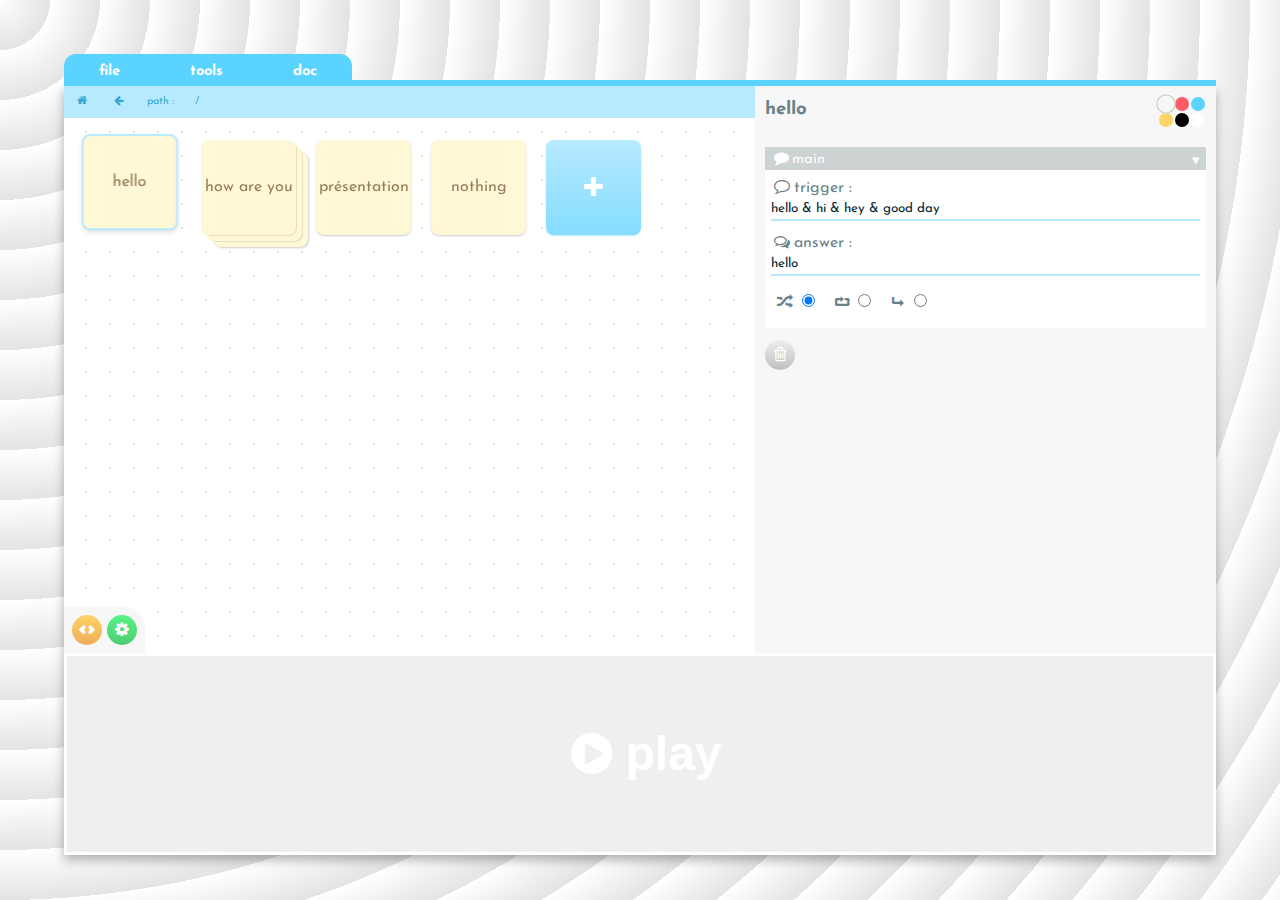
==== commit 82575c85: "doc" ====
--- a/index.html
+++ b/index.html
@@ -52,42 +52,7 @@
             <li><a data=".tags">tags</a></li>
           </ul>
         </li><!--
-        --><li class="levelun fichier editmode"><a class="volet editmode examples">examples</a>
-          <ul>
-            <li><a>main</a>
-              <ul>
-                <li><a data="pileouface.js" class="exemple">mode random</a></li>
-                <li><a data="loop.js" class="exemple">mode loop</a></li>
-                <li><a data="rebonjour.js" class="exemple">mode à la suite</a></li>
-                <li><a data="sousreponses.js" class="exemple">sous-réponses</a></li>
-                <li><a data="temps.js" class="exemple">temps de réponse</a></li>
-              </ul>
-            </li>
-            <li><a>variables</a>
-              <ul>
-                <li><a data="questions.js" class="exemple">string</a></li>
-                <li><a data="test.js" class="exemple">flags</a></li>
-              </ul>
-            </li>
-            <li><a>conditions</a>
-              <ul>
-                <li><a data="pasbonjour.js" class="exemple">dire bonjour</a></li>
-              </ul>
-            </li>
-            <li><a>variables pré-définies</a>
-              <ul>
-                <li><a data="date.js" class="exemple">date</a></li>
-                <li><a data="perroquet.js" class="exemple">perroquet</a></li>
-              </ul>
-            </li>
-            <li><a>liens</a>
-              <ul>
-                <li><a data="liens.js" class="exemple">basic</a></li>
-              </ul>
-            </li>
-          </ul>
-        </li><!--
-        --><li class="levelun fichier editmode"><a href="doc/" target="_blank" class="volet editmode doc">doc</a></li>
+        --><li class="levelun fichier editmode"><a href="https://github.com/achtaitaipai/Miaou/README.md" target="_blank" class="volet editmode doc">doc</a></li>
       </ul>
     </div>
 
@@ -420,30 +385,30 @@
 <script type="text/javascript">
   var tableau =[
     {
-    'nom' : 'bonjour',
-    'declencheur':["bonjour","salut","coucou"], 
-    'reponse':"bonjour",
+    'nom' : 'hello',
+    'declencheur':["hello","hi","hey","good day"], 
+    'reponse':"hello",
     'identifiant':'1578141280007',
     "suite":[],
     },
     {
-    'nom' : 'comment va',
-    'declencheur':["comment.*va"], 
-    'reponse':"comme un chat-rme et toi ?",
+    'nom' : 'how are you',
+    'declencheur':["how.*you"], 
+    'reponse':"wonderfully well and you?",
     'identifiant':'1578141347801',
     'suite':[
           {
-            'nom' : 'bien',
-            'declencheur' :["super"], 
-            'reponse' : 'super',
+            'nom' : 'well',
+            'declencheur' :["well"], 
+            'reponse' : 'I am delighted to hear it',
             'identifiant':'1578141347807',
             "suite":[],
             "lien":"retour",
           },
           {
-            'nom' : 'bof',
-            'declencheur' :["bof"], 
-            'reponse' : 'navré',
+            'nom' : 'not well',
+            'declencheur' :["not.*well"], 
+            'reponse' : 'I am sorry to hear it...',
             'identifiant':'1578141347857',
             "suite":[],
             "lien":"retour",
@@ -452,15 +417,15 @@
     },
     {
     'nom' : 'présentation',
-    'declencheur':["qui.*tu","comment.*appelle","quel.*nom","quel.*prénom"], 
+    'declencheur':["who.*you","ho.*w.*cal.*led","what.*name","what.*fir.*am"], 
     'reponse':"miaou",
     'identifiant':'1578141359349',
     "suite":[],
     },
     {
-    'nom' : 'rien',
+    'nom' : 'nothing',
     'declencheur':[".*"], 
-    'reponse':"je n'ai pas compris",
+    'reponse':"I did not understand.",
     'identifiant':'1578141369219',
     "suite":[]
     }
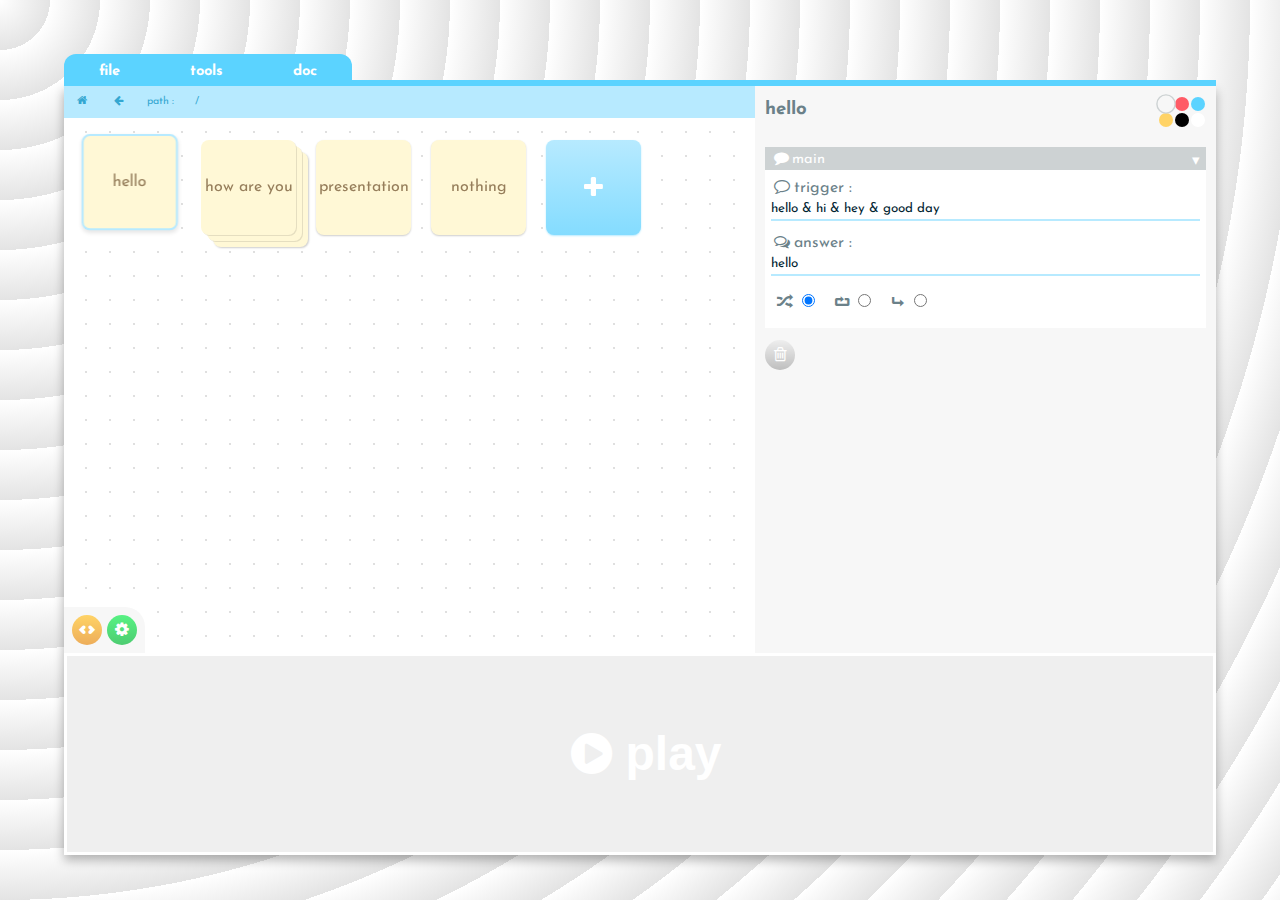
==== commit 6208e326: "doc fr" ====
--- a/index.html
+++ b/index.html
@@ -52,7 +52,7 @@
             <li><a data=".tags">tags</a></li>
           </ul>
         </li><!--
-        --><li class="levelun fichier editmode"><a href="https://github.com/achtaitaipai/Miaou/README.md" target="_blank" class="volet editmode doc">doc</a></li>
+        --><li class="levelun fichier editmode"><a href="https://github.com/achtaitaipai/Miaou#readme" target="_blank" class="volet editmode doc">doc</a></li>
       </ul>
     </div>
 
@@ -403,7 +403,7 @@
             'reponse' : 'I am delighted to hear it',
             'identifiant':'1578141347807',
             "suite":[],
-            "lien":"retour",
+            "lien":"return",
           },
           {
             'nom' : 'not well',
@@ -411,12 +411,12 @@
             'reponse' : 'I am sorry to hear it...',
             'identifiant':'1578141347857',
             "suite":[],
-            "lien":"retour",
+            "lien":"return",
           },
         ]
     },
     {
-    'nom' : 'présentation',
+    'nom' : 'presentation',
     'declencheur':["who.*you","ho.*w.*cal.*led","what.*name","what.*fir.*am"], 
     'reponse':"miaou",
     'identifiant':'1578141359349',
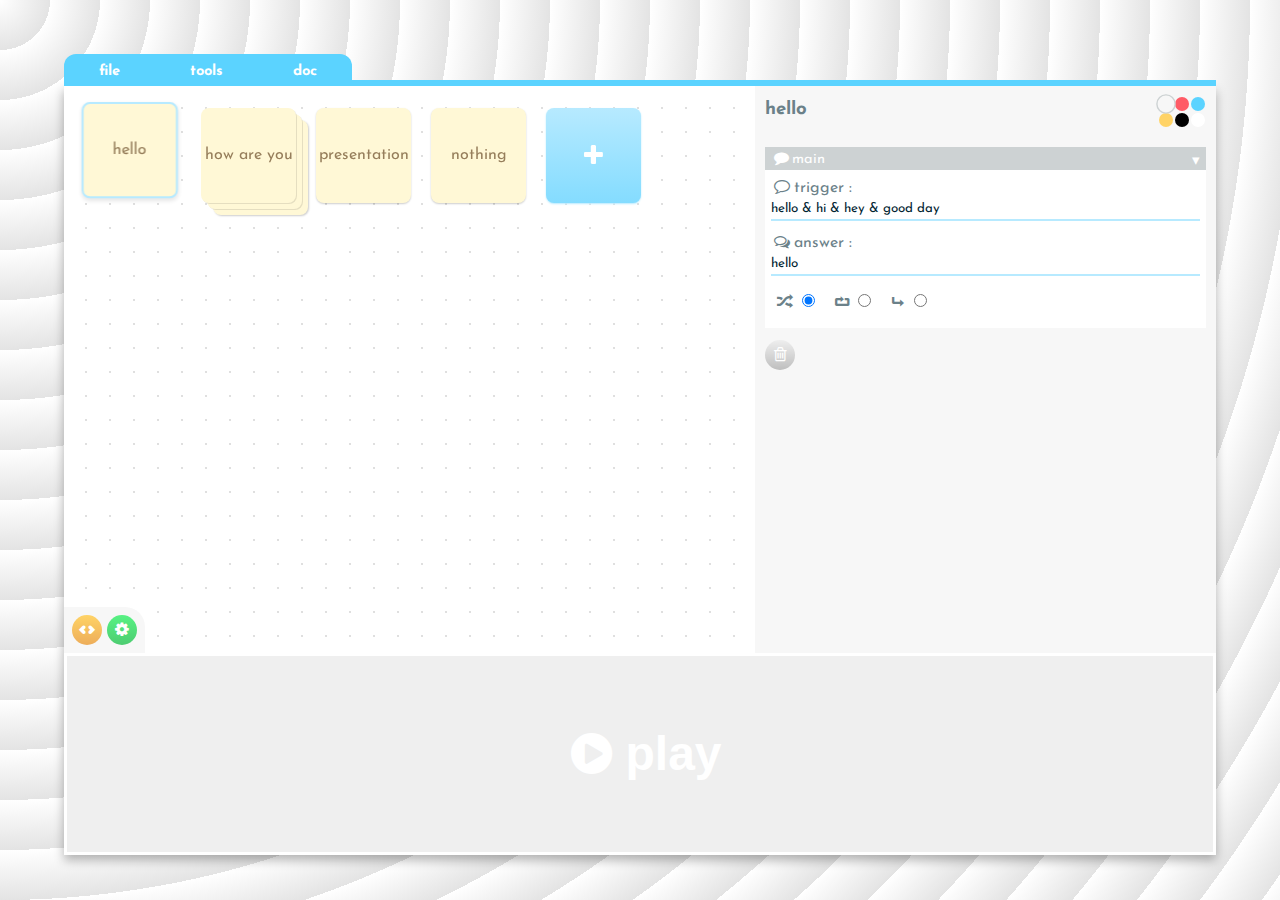
==== commit 21222f53: "link regular expressions" ====
--- a/index.html
+++ b/index.html
@@ -125,7 +125,7 @@
                     <li class="aide"><b>^</b> at the beginning of a word, if that word has to be at the beginning of the sentence</li class="aide">
                     <li class="aide"><b>$</b> at the end of a word, if it has to be at the end of the sentence</li class="aide">
                 </ul>
-                  <p class="aide">Many others are possible; enquire about regular expressions if they are of interest.</p>
+                  <p class="aide">Many others are possible; enquire about <a href="https://developer.mozilla.org/en-US/docs/Web/JavaScript/Guide/Regular_Expressions" target="_blank">regular expressions</a> if they are of interest.</p>
               </p>
             </div>
               <label><span class="icons icon-chat-empty"></span>answer : </label>
@@ -398,18 +398,18 @@
     'identifiant':'1578141347801',
     'suite':[
           {
+            'nom' : 'not well',
+            'declencheur' :["not.*well"], 
+            'reponse' : 'I am sorry to hear it...',
+            'identifiant':'1578141347857',
+            "suite":[],
+            "lien":"return",
+          },
+          {
             'nom' : 'well',
             'declencheur' :["well"], 
             'reponse' : 'I am delighted to hear it',
             'identifiant':'1578141347807',
-            "suite":[],
-            "lien":"return",
-          },
-          {
-            'nom' : 'not well',
-            'declencheur' :["not.*well"], 
-            'reponse' : 'I am sorry to hear it...',
-            'identifiant':'1578141347857',
             "suite":[],
             "lien":"return",
           },
@@ -452,5 +452,11 @@
   donnees.initier(tableau); 
   actulisteboites();
   selectionner($('#listeboites li').eq(0));
+
+  window.addEventListener('beforeunload', function (e) {
+    const confirmationMessage = 'If you leave before saving, your changes will be lost.'
+    e.returnValue = confirmationMessage
+    return confirmationMessage
+  })
 </script>
 </html>--- a/style.css
+++ b/style.css
@@ -1,781 +1,781 @@
 body,
 html {
-  margin: 0;
-  padding: 0;
-  height: 100%;
-  overflow: hidden;
-  font-family: 'Josefin Sans', sans-serif;
-  transition: 0.4s;
+	margin: 0;
+	padding: 0;
+	height: 100%;
+	overflow: hidden;
+	font-family: 'Josefin Sans', sans-serif;
+	transition: 0.4s;
 }
 
 body {
-  overflow: hidden;
-  display: flex;
-  align-items: center;
-  justify-content: center;
-  background-image:
-    repeating-radial-gradient(circle at 0 0,transparent,rgba(200, 200, 200, 0.5) 50px);
+	overflow: hidden;
+	display: flex;
+	align-items: center;
+	justify-content: center;
+	background-image: repeating-radial-gradient(circle at 0 0, transparent, rgba(200, 200, 200, 0.5) 50px);
 }
 
 body.editmode {
-  background-color: #fff;
+	background-color: #fff;
 }
 
 body.playmode {
-  background-color: #111;
+	background-color: #111;
 }
 
 #grille {
-  z-index: 1;
-  width: 90vw;
-  height: 90vh;
-  grid-auto-columns: 9vw;
-  grid-auto-rows: 4.5vh;
-  display: grid;
-  margin: 0;
-  padding: 0;
-  animation: appear 0.6s linear 0s 1 both;
-}
-
+	z-index: 1;
+	width: 90vw;
+	height: 90vh;
+	grid-auto-columns: 9vw;
+	grid-auto-rows: 4.5vh;
+	display: grid;
+	margin: 0;
+	padding: 0;
+	animation: appear 0.6s linear 0s 1 both;
+}
 
 #shadow {
-  grid-area: 2/1/21/11;
-  z-index: -1;
-  width: 100%;
-  height: 100%;
-  margin: 0;
-  padding: 0;
-  box-shadow: 0px 5px 10px rgba(0, 0, 0, 0.3);
-  background-size: 24px 24px;
-  background-position: 10px 10px;
-  background-image: radial-gradient(circle, rgba(150, 150, 150, 0.3) 1px, transparent 1px);
-  transition: background-color 0.4s;
+	grid-area: 2/1/21/11;
+	z-index: -1;
+	width: 100%;
+	height: 100%;
+	margin: 0;
+	padding: 0;
+	box-shadow: 0px 5px 10px rgba(0, 0, 0, 0.3);
+	background-size: 24px 24px;
+	background-position: 10px 10px;
+	background-image: radial-gradient(circle, rgba(150, 150, 150, 0.3) 1px, transparent 1px);
+	transition: background-color 0.4s;
 }
 
 #shadow.editmode {
-  background-color: #fff;
+	background-color: #fff;
 }
 
 #shadow.playmode {
-  background-color: #111;
+	background-color: #111;
 }
 
 #boutons {
-  grid-area: 1/1/2/11;
-  position: relative;
-  display: flex;
-  font-weight: bold;
-  border-bottom: 6px solid;
-  transition: 0.4s;
-  z-index: 2;
-  align-self: end;
+	grid-area: 1/1/2/11;
+	position: relative;
+	display: flex;
+	font-weight: bold;
+	border-bottom: 6px solid;
+	transition: 0.4s;
+	z-index: 2;
+	align-self: end;
 }
 
 #boutons.editmode {
-  border-color: #5BD3FF;
+	border-color: #5bd3ff;
 }
 
 #boutons.playmode {
-  border-color: #faff6d;
-}
-
-#menu, #menu ul {
-  padding:0;
-  margin:0;
-  list-style: none;
-  text-align: center;
+	border-color: #faff6d;
+}
+
+#menu,
+#menu ul {
+	padding: 0;
+	margin: 0;
+	list-style: none;
+	text-align: center;
 }
 
 #menu li {
-  margin:0;
-  padding:0;
-  color: white;
-  display:inline-block;
-  vertical-align: top;
-  position: relative;
+	margin: 0;
+	padding: 0;
+	color: white;
+	display: inline-block;
+	vertical-align: top;
+	position: relative;
 }
 
 #menu li li {
-  display:inherit;
+	display: inherit;
 }
 
 #menu a {
-  display:block;
-  padding:5px 35px;
-  margin: 0;
-  text-decoration: none;
-  font-size: 11pt;
-  outline: none;
-  cursor: pointer;
-  line-height: 25px;
-  height: 16px;
-  transition: 0.2s;
-}
-#menu a:hover{
-  line-height: 20px;
+	display: block;
+	padding: 5px 35px;
+	margin: 0;
+	text-decoration: none;
+	font-size: 11pt;
+	outline: none;
+	cursor: pointer;
+	line-height: 25px;
+	height: 16px;
+	transition: 0.2s;
+}
+#menu a:hover {
+	line-height: 20px;
 }
 #menu ul li a {
-  padding:5px 8px;
-  background-color: #f7f7f7;
-  color: #294d59;
-  font-size: 9pt;
-  font-weight: normal;
-  padding-bottom: 12px;
-  border-bottom:1.2px dashed #B7EAFF;
-  line-height: 24px;
+	padding: 5px 8px;
+	background-color: #f7f7f7;
+	color: #294d59;
+	font-size: 9pt;
+	font-weight: normal;
+	padding-bottom: 12px;
+	border-bottom: 1.2px dashed #b7eaff;
+	line-height: 24px;
 }
 #menu ul li a:hover {
-  color: #5bd3ff;
-  line-height: 24px;
+	color: #5bd3ff;
+	line-height: 24px;
 }
 #menu ul {
-  position: absolute;
-  z-index: 1000;
-  min-width:100%;
-  white-space: nowrap;
-  text-align: left;
-  padding-top: 6px;
+	position: absolute;
+	z-index: 1000;
+	min-width: 100%;
+	white-space: nowrap;
+	text-align: left;
+	padding-top: 6px;
 }
 .playmode #menu ul {
-  display: none;
+	display: none;
 }
 
 #menu ul:hover {
-  box-shadow: inset 0px -6px 0px #5bd3ff;
+	box-shadow: inset 0px -6px 0px #5bd3ff;
 }
 
 #menu ul ul {
-  left:100%;
-  top:0;
-  overflow: hidden;
-  max-width: 0;
-  min-width: 0;
-  transition: 0.3s ;
-  padding-top: 0px;
+	left: 100%;
+	top: 0;
+	overflow: hidden;
+	max-width: 0;
+	min-width: 0;
+	transition: 0.3s;
+	padding-top: 0px;
 }
 #menu ul li:hover ul {
-  max-width: 30em;
+	max-width: 30em;
 }
 #menu ul li {
-  max-height:0;
-  overflow: hidden;
+	max-height: 0;
+	overflow: hidden;
 }
 #menu li li li {
-  max-height: inherit;
+	max-height: inherit;
 }
 .editmode #menu.visible li:hover li {
-  max-height: 15em;
-  overflow: visible;
-  transition:all 0.8s;
-}
-
+	max-height: 15em;
+	overflow: visible;
+	transition: all 0.8s;
+}
 
 a.volet.editmode {
-  color: white;
-  background-color: #5bd3ff;
+	color: white;
+	background-color: #5bd3ff;
 }
 
 a.volet.playmode {
-  color: black;
-  background-color: #faff6d;
-}
-
-#menu a.file{
-  border-radius: 12px 0 0 0;
-}
-
-#menu a.doc{
-  border-radius: 0 12px 0 0;
-}
-
-#menu .tools li a.checked:before{
-  content: "\2714";
+	color: black;
+	background-color: #faff6d;
+}
+
+#menu a.file {
+	border-radius: 12px 0 0 0;
+}
+
+#menu a.doc {
+	border-radius: 0 12px 0 0;
+}
+
+#menu .tools li a.checked:before {
+	content: '\2714';
 }
 
 #location {
-  /*grid-area: 2/1/3/11;*/
-  width: 100%;
-  display: flex;
-  font-size: 8pt;
-  animation: come-from-top 0.2s linear 2s 1 both;
-  transition: 0.4s;
+	/*grid-area: 2/1/3/11;*/
+	width: 100%;
+	display: flex;
+	font-size: 8pt;
+	animation: come-from-top 0.2s linear 0s 1 both;
+	display: none;
 }
 
 #location.editmode {
-  background-color: #b7eaff;
-  color: #34a7d1;
+	background-color: #b7eaff;
+	color: #34a7d1;
 }
 
 #location.playmode {
-  background-color: #2b2b2b;
-  color: #faff6d;
+	background-color: #2b2b2b;
+	color: #faff6d;
 }
 
 #top-bar div {
-  vertical-align: middle;
-  display: flex;
-  justify-content: center;
-  align-items: center;
-  padding: 1em;
-  font: 8pt;
+	vertical-align: middle;
+	display: flex;
+	justify-content: center;
+	align-items: center;
+	padding: 1em;
+	font: 8pt;
 }
 
 #location div {
-  top:0;
-  vertical-align: middle;
-  display: flex;
-  justify-content: center;
-  align-items: center;
-  padding: 1em;
-  font: 8pt;
+	top: 0;
+	vertical-align: middle;
+	display: flex;
+	justify-content: center;
+	align-items: center;
+	padding: 1em;
+	font: 8pt;
 }
 
 #location #info {
-  border: none;
-  padding: none;
-  margin: none;
-}
-
-#location #home , #location  #retour {
-  cursor: pointer;
-  transition: 0.4s;
-  padding: 0;
-}
-
-
-#location #home:hover , #location  #retour:hover {
-  background-color: silver;
+	border: none;
+	padding: none;
+	margin: none;
+}
+
+#location #home,
+#location #retour {
+	cursor: pointer;
+	transition: 0.4s;
+	padding: 0;
+}
+
+#location #home:hover,
+#location #retour:hover {
+	background-color: silver;
 }
 
 #location #chemin {
-  width: auto;
-  background-color: transparent;
-  border: none;
-  padding: none;
-  margin: none;
-  overflow: hidden;
-  white-space: nowrap;
+	width: auto;
+	background-color: transparent;
+	border: none;
+	padding: none;
+	margin: none;
+	overflow: hidden;
+	white-space: nowrap;
 }
 
 .button-label {
-  padding-left: 4px;
-  font-size: 10pt;
+	padding-left: 4px;
+	font-size: 10pt;
 }
 
 /* !!! doit créer un div qui contient le bouton plus et la liste de boite !!! */
-#box-container{
-  margin: 12px;
-  perspective: 50vh;
-  perspective-origin: 50% 50vh;
+#box-container {
+	margin: 12px;
+	perspective: 50vh;
+	perspective-origin: 50% 50vh;
 }
 
 #boites {
-  box-sizing: border-box;
-  padding: 0;
-  overflow-y: auto;
-  overflow-x: hidden;
-  display: inline-block;
-  height: 100%;
-  position: absolute;
-  width:100%;
-}
-
+	box-sizing: border-box;
+	padding: 0;
+	overflow-y: auto;
+	overflow-x: hidden;
+	display: inline-block;
+	height: 100%;
+	position: absolute;
+	width: 100%;
+}
 
 #naviguation {
-  grid-area: 2/1/16/7;
-  height: 100%;
-  overflow: hidden;
-  position: relative;
-  padding: 0;
-}
-
-#preview{
-  grid-area: 2/1/16/7;
-  width: 100%;
-  height: 100%;
-  background-color: white;
-  overflow: hidden;
-  position: relative;
-  padding: 0;
-  animation: come-from-bottom 0.2s linear 0.5s 1 both;
-  box-sizing: border-box;
-  display: none;
-  border:none;
-}
-#preview iframe{
-}
-
+	grid-area: 2/1/16/7;
+	height: 100%;
+	overflow: hidden;
+	position: relative;
+	padding: 0;
+}
+
+#preview {
+	grid-area: 2/1/16/7;
+	width: 100%;
+	height: 100%;
+	background-color: white;
+	overflow: hidden;
+	position: relative;
+	padding: 0;
+	animation: come-from-bottom 0.2s linear 0.5s 1 both;
+	box-sizing: border-box;
+	display: none;
+	border: none;
+}
+#preview iframe {
+}
 
 .formulaire {
-  grid-area: 2/7/16/11;
-  min-width: 30vw;
-  overflow-y: auto;
-  padding: 10px;
-  transition: color-background 0.4s;
-  animation: come-from-right 0.6s linear 0.6s 1 both;
+	grid-area: 2/7/16/11;
+	min-width: 30vw;
+	overflow-y: auto;
+	padding: 10px;
+	transition: color-background 0.4s;
+	animation: come-from-right 0.6s linear 0.6s 1 both;
 }
 
 .formulaire.editmode {
-  background-color: #f7f7f7;
+	background-color: #f7f7f7;
 }
 
 .formulaire.playmode {
-  background-color: #474747;
+	background-color: #474747;
 }
 
 div.formulaire-box {
-  margin-bottom: 12px;
-  display: none;
-}
-
-.formulaire-box.visible{
-  display: block;
+	margin-bottom: 12px;
+	display: none;
+}
+
+.formulaire-box.visible {
+	display: block;
 }
 
 label {
-  display: block;
-  margin-top: 2px;
-  margin-bottom: 2px;
+	display: block;
+	margin-top: 2px;
+	margin-bottom: 2px;
 }
 
 #console {
-  grid-area: 16/1/21/11;
-  min-width: 30vw;
-  background-color: white;
-  border-style: solid solid solid solid;
-  border-color: white white white white;
-  z-index: 2;
+	grid-area: 16/1/21/11;
+	min-width: 30vw;
+	background-color: white;
+	border-style: solid solid solid solid;
+	border-color: white white white white;
+	z-index: 2;
 }
 /*marge scroll*/
-#boites:after{
-  content: "";
-  display: table;
-  height: 60px;
-  width: 100%;
+#boites:after {
+	content: '';
+	display: table;
+	height: 60px;
+	width: 100%;
 }
 
 #listeboites {
-  list-style-type: none;
-  margin: 0;
-  padding: 0;
-  display: block;
-  margin: 0;
-  padding: 0;
-  perspective: 50vh;
-  perspective-origin: 50% 50vh;
+	list-style-type: none;
+	margin: 0;
+	padding: 0;
+	display: block;
+	margin: 0;
+	padding: 0;
+	perspective: 50vh;
+	perspective-origin: 50% 50vh;
 }
 
 #listeboites li {
-
-  display:table;
-  border: none;
-  overflow: hidden;
-  float: left;
-  width: 95px;
-  height: 95px;
-  word-break: break-all;
-  margin: 10px;
-  padding: 0;
-  cursor: move;
-  border-radius: 0.5em;
-  animation: come-from-far 0.2s linear 0s 1 backwards;
-  transform: translateZ(0px);
-  transition: border 0.2s , background-color 0.2s , transform 0.2s , box-shadow 0.2s ;
-  /*box-shadow: 0px 1px 2px rgba(0, 0, 0, 0.2);*/
-  box-sizing: border-box;
-  border-width:0;
-  
-}
-
-#creer{
-
-  display:table;
-  border: none;
-  overflow: hidden;
-  float: left;
-  width: 95px;
-  height: 95px;
-  margin: 10px;
-  padding: 0;
-  border-radius: 0.5em;
-  animation: come-from-far 0.2s linear 0s 1 backwards;
-  transform: translateZ(0px);
-  transition: transform 0.2s,  background-color 1s ;
-  border-width:0;
-  background-color: #B7EAFF;
-  background-image: linear-gradient(transparent, #84dcff);
-  box-shadow: 0px 1px 2px #B7EAFF;
-  color:#fff;
-  cursor: pointer;
-}
-
-#creer:hover{
-  transform: translateZ(2px);
-  background-color: #84dcff;
-}
-
-#creer .bouton{
-  width: 95px;
-  height: 95px;
-  line-height: 100px;
-  text-align: center;
-  font-size: 24px;
-}
-
-#creer.playmode{
-  display: none;
+	display: table;
+	border: none;
+	overflow: hidden;
+	float: left;
+	width: 95px;
+	height: 95px;
+	word-break: break-all;
+	margin: 10px;
+	padding: 0;
+	cursor: move;
+	border-radius: 0.5em;
+	animation: come-from-far 0.2s linear 0s 1 backwards;
+	transform: translateZ(0px);
+	transition: border 0.2s, background-color 0.2s, transform 0.2s, box-shadow 0.2s;
+	/*box-shadow: 0px 1px 2px rgba(0, 0, 0, 0.2);*/
+	box-sizing: border-box;
+	border-width: 0;
+}
+
+#creer {
+	display: table;
+	border: none;
+	overflow: hidden;
+	float: left;
+	width: 95px;
+	height: 95px;
+	margin: 10px;
+	padding: 0;
+	border-radius: 0.5em;
+	animation: come-from-far 0.2s linear 0s 1 backwards;
+	transform: translateZ(0px);
+	transition: transform 0.2s, background-color 1s;
+	border-width: 0;
+	background-color: #b7eaff;
+	background-image: linear-gradient(transparent, #84dcff);
+	box-shadow: 0px 1px 2px #b7eaff;
+	color: #fff;
+	cursor: pointer;
+}
+
+#creer:hover {
+	transform: translateZ(2px);
+	background-color: #84dcff;
+}
+
+#creer .bouton {
+	width: 95px;
+	height: 95px;
+	line-height: 100px;
+	text-align: center;
+	font-size: 24px;
+}
+
+#creer.playmode {
+	display: none;
 }
 
 #listeboites li:not(.pleine) {
-  box-shadow: 0px 1px 2px rgba(0, 0, 0, 0.2);
+	box-shadow: 0px 1px 2px rgba(0, 0, 0, 0.2);
 }
 
 #listeboites.editmode li {
-  background-color:#fff8d6;
-  border-color:#fff;
-  color:#967e5b;
+	background-color: #fff8d6;
+	border-color: #fff;
+	color: #967e5b;
 }
 
 #listeboites.editmode li.pleine:not(.selected) {
-  box-shadow: 1px 1px 0px rgba(0, 0, 0, 0.1), 6px 6px 0px 0px #fff8d6, 7px 7px 0px rgba(0, 0, 0, 0.1),12px 12px 0px 0px #fff8d6,13px 13px 2px rgba(0, 0, 0, 0.2);
+	box-shadow: 1px 1px 0px rgba(0, 0, 0, 0.1), 6px 6px 0px 0px #fff8d6, 7px 7px 0px rgba(0, 0, 0, 0.1), 12px 12px 0px 0px #fff8d6,
+		13px 13px 2px rgba(0, 0, 0, 0.2);
 }
 
 #listeboites.editmode li.selected {
-  border:2px solid #B7EAFF;
-  transform: translateZ(6px);
+	border: 2px solid #b7eaff;
+	transform: translateZ(6px);
 }
 
 #listeboites.playmode li {
-  background-color:#474747;
-  color:#ddd;
-  border-color:#111;
+	background-color: #474747;
+	color: #ddd;
+	border-color: #111;
 }
 
 #listeboites.playmode li.pleine:not(.selected) {
-  box-shadow: 1px 1px 0px rgba(0, 0, 0, 0.6), 6px 6px 0px 0px #474747, 7px 7px 0px rgba(0, 0, 0, 0.6),12px 12px 0px 0px #474747,13px 13px 2px rgba(0, 0, 0, 0.6);
+	box-shadow: 1px 1px 0px rgba(0, 0, 0, 0.6), 6px 6px 0px 0px #474747, 7px 7px 0px rgba(0, 0, 0, 0.6), 12px 12px 0px 0px #474747,
+		13px 13px 2px rgba(0, 0, 0, 0.6);
 }
 
 #listeboites.playmode li.selected {
-  border:2px solid #FAFF6D;
-}
-
-#listeboites li:hover , #listeboites li.selected {
-  transform: translateZ(2px);
-  box-shadow: 0px 2px 4px rgba(0, 0, 0, 0.1);
-}
-
-
-div.titre{
-  display:table-cell;
-  text-align:center;
-  vertical-align: middle;
-}
-
-div.box-icons{
-  position:fixed;
-  text-align:center;
-  width:100%;
-  bottom:6px;
-  left:0;
-  font-size:10px;
-  transform: color 2s;
-}
-
-div.box-icons.editmode{
-  color:#e2d4a1;
-}
-
-div.box-icons.playmode{
-  color:#777777;
+	border: 2px solid #faff6d;
+}
+
+#listeboites li:hover,
+#listeboites li.selected {
+	transform: translateZ(2px);
+	box-shadow: 0px 2px 4px rgba(0, 0, 0, 0.1);
+}
+
+div.titre {
+	display: table-cell;
+	text-align: center;
+	vertical-align: middle;
+}
+
+div.box-icons {
+	position: fixed;
+	text-align: center;
+	width: 100%;
+	bottom: 6px;
+	left: 0;
+	font-size: 10px;
+	transform: color 2s;
+}
+
+div.box-icons.editmode {
+	color: #e2d4a1;
+}
+
+div.box-icons.playmode {
+	color: #777777;
 }
 
 #plusmoins {
-  position: absolute;
-  bottom: 0;
-  left: 0;
-  padding: 8px;
-  border-radius: 0 20px 0 0;
-  transition: background-color 0.4s;
-  z-index: 3;
+	position: absolute;
+	bottom: 0;
+	left: 0;
+	padding: 8px;
+	border-radius: 0 20px 0 0;
+	transition: background-color 0.4s;
+	z-index: 3;
 }
 
 #plusmoins.editmode {
-  background-color: #f7f7f7;
-  animation: come-from-left 0.6s linear 0.2s 1 both;
+	background-color: #f7f7f7;
+	animation: come-from-left 0.6s linear 0.2s 1 both;
 }
 
 #plusmoins.playmode {
-  background-color: #2B2B2B;
-  animation: leave-from-left 0.3s linear 0.2s 1 both;
+	background-color: #2b2b2b;
+	animation: leave-from-left 0.3s linear 0.2s 1 both;
 }
 
 button.edit-bar {
-  cursor: pointer;
-  border-radius: 50%;
-  border: inherit;
-  color: white;
-  width: 30px;
-  height: 30px;
-  font-size: 16px;
-  padding: 0;
-  transition: opacity 0.2s, background-color 0.4s;
-  opacity: 1;
+	cursor: pointer;
+	border-radius: 50%;
+	border: inherit;
+	color: white;
+	width: 30px;
+	height: 30px;
+	font-size: 16px;
+	padding: 0;
+	transition: opacity 0.2s, background-color 0.4s;
+	opacity: 1;
 }
 
 button.edit-bar:hover {
 }
 
 #plus {
-  background-image: linear-gradient(#5bd3ff, #42b6ff);
-
+	background-image: linear-gradient(#5bd3ff, #42b6ff);
 }
 
 #moins {
-  right:0px;
-  background-color: #eee;
-  background-image: linear-gradient(transparent, rgb(0,0,0,0.2));
+	right: 0px;
+	background-color: #eee;
+	background-image: linear-gradient(transparent, rgb(0, 0, 0, 0.2));
 }
 
 #moins:hover {
-  background-color: #ff5b66;
+	background-color: #ff5b66;
 }
 
 #setting {
-  background-image: linear-gradient(#57f283, #4dcc71);
+	background-image: linear-gradient(#57f283, #4dcc71);
 }
 #back {
-  background-image: linear-gradient(#8ee1ff, #5BD3FF);
-  display: none;
+	background-image: linear-gradient(#8ee1ff, #5bd3ff);
+	display: none;
 }
 
 #stylesheet {
-  background-image: linear-gradient(#ffd366, #edad5a);
+	background-image: linear-gradient(#ffd366, #edad5a);
 }
 
 .formulaire #tout {
-  text-align: center;
-  margin: 0;
-  padding: 0;
-  border: none;
-}
-
-.playmode #moins{
-  display:none;
+	text-align: center;
+	margin: 0;
+	padding: 0;
+	border: none;
+}
+
+.playmode #moins {
+	display: none;
 }
 
 .formulaire #tout fieldset {
-  border: none;
-  border-top: 1px solid black;
+	border: none;
+	border-top: 1px solid black;
 }
 
 .formulaire form {
-  border: none;
-  width: 100%;
-  text-align: left;
-}
-p.error{
-
-  font-size:8pt;
-  color:#bc2727;
-  display: none;
-  animation: appear 0.2s linear 0s both 1;
-
-}
-.help{
-  display: none;
-  width: 100%;
-
-}
-p.aide , ul.aide{
-  animation: appear 0.3s linear 0s both 1;
-  font-size:8pt;
-  color:#aaa;
-}
-ul.aide{
-  list-style-type: none;
-  margin:0;
-  padding-left:4px;
-}
-li.aide{
-  padding: 2px;
-}
-
+	border: none;
+	width: 100%;
+	text-align: left;
+}
+p.error {
+	font-size: 8pt;
+	color: #bc2727;
+	display: none;
+	animation: appear 0.2s linear 0s both 1;
+}
+.help {
+	display: none;
+	width: 100%;
+}
+p.aide,
+ul.aide {
+	animation: appear 0.3s linear 0s both 1;
+	font-size: 8pt;
+	color: #aaa;
+}
+ul.aide {
+	list-style-type: none;
+	margin: 0;
+	padding-left: 4px;
+}
+li.aide {
+	padding: 2px;
+}
+
+.aide a {
+	color: inherit;
+}
 /* !!! dans intercationsouris.js -> $("#formulaireCSS").css("display","flex"); !!! */
-#formulaireCSS{
-  z-index:2;
-  outline: none;
-  display: none;
-  padding: 10px;
-  animation: come-from-right 0.2s linear 0.2s 1 both;
-  max-width: 100%;
-  overflow-y: auto;
-  margin:0;
-}
-
-#formulaireCSS .visible{
-  display:block;
-}
-
-#formulaireParametres{
-  background-color:#f7f7f7;
-  margin: 0;
-  padding:0 1em 0 1em;
-  overflow-y: auto;
-  height: 40vh;
-  display: none;
-  border: 1px solid #cdd2d3;
-  outline: none;
-  animation: grossir 0.2s linear 0s 1 both;
-  z-index: 3;
-  width: 200px;
+#formulaireCSS {
+	z-index: 2;
+	outline: none;
+	display: none;
+	padding: 10px;
+	animation: come-from-right 0.2s linear 0.2s 1 both;
+	max-width: 100%;
+	overflow-y: auto;
+	margin: 0;
+}
+
+#formulaireCSS .visible {
+	display: block;
+}
+
+#formulaireParametres {
+	background-color: #f7f7f7;
+	margin: 0;
+	padding: 0 1em 0 1em;
+	overflow-y: auto;
+	height: 40vh;
+	display: none;
+	border: 1px solid #cdd2d3;
+	outline: none;
+	animation: grossir 0.2s linear 0s 1 both;
+	z-index: 3;
+	width: 200px;
 }
 
 .formulaire input,
-.formulaire select,#formulaire .txta {
-  position: relative;
-  padding: 4px 0 4px 0;
-  margin-bottom: 12px;
-  font-family: 'Josefin Sans', sans-serif;
+.formulaire select,
+#formulaire .txta {
+	position: relative;
+	padding: 4px 0 4px 0;
+	margin-bottom: 12px;
+	font-family: 'Josefin Sans', sans-serif;
 }
 select#theme {
-  z-index: 1;
-}
-select{
-  font-family: 'Josefin Sans', sans-serif;
-  border:none;
-  border-bottom: 2px solid #B7EAFF;
-  color:#6B8189;
-  font-size: 10pt;
-  padding:4px;
-  background: transparent;
-}
-
-th{ padding-right:10px }
-
-input.to-fill,.txta.to-fill  {
-  width: 100%;
-  display: block;
-  color: #002330;
-  background:none;
-  font-size: 10pt;
-  border:none;
-  transition: 0.2s;
-}
-
-input.to-fill.editmode,.txta.to-fill.editmode {
-  color: #002330;
-  border-bottom:2px solid #B7EAFF;
-}
-input.to-fill.editmode:focus,.txta.to-fill.editmode:focus {
-  border-bottom:2px solid #e8f8ff;
-}
-
-input.to-fill.playmode,.txta.to-fill.playmode {
-  color: #fff !important;
-  border-bottom:2px solid #494c00;
-}
-
-.txta{
-  word-break: break-all;
-  outline: none;
-  min-height: 1em;
+	z-index: 1;
+}
+select {
+	font-family: 'Josefin Sans', sans-serif;
+	border: none;
+	border-bottom: 2px solid #b7eaff;
+	color: #6b8189;
+	font-size: 10pt;
+	padding: 4px;
+	background: transparent;
+}
+
+th {
+	padding-right: 10px;
+}
+
+input.to-fill,
+.txta.to-fill {
+	width: 100%;
+	display: block;
+	color: #002330;
+	background: none;
+	font-size: 10pt;
+	border: none;
+	transition: 0.2s;
+}
+
+input.to-fill.editmode,
+.txta.to-fill.editmode {
+	color: #002330;
+	border-bottom: 2px solid #b7eaff;
+}
+input.to-fill.editmode:focus,
+.txta.to-fill.editmode:focus {
+	border-bottom: 2px solid #e8f8ff;
+}
+
+input.to-fill.playmode,
+.txta.to-fill.playmode {
+	color: #fff !important;
+	border-bottom: 2px solid #494c00;
+}
+
+.txta {
+	word-break: break-all;
+	outline: none;
+	min-height: 1em;
 }
 
 input.title {
-  background:none;
-  font-size:14pt;
-  font-weight:bold;
-  border:none;
-  transition: color 0.3s;
+	background: none;
+	font-size: 14pt;
+	font-weight: bold;
+	border: none;
+	transition: color 0.3s;
 }
 
 input.title.editmode {
-  color: #6b8189;
+	color: #6b8189;
 }
 
 input.title.playmode {
-  color: #faff6d;
+	color: #faff6d;
 }
 
 .formulaire .couleurs {
-  float: right;
-  display: grid;
-  grid-template-rows: 1fr 1fr;
-  grid-template-columns: 1fr 1fr 1fr;
-  width: 3em;
-
+	float: right;
+	display: grid;
+	grid-template-rows: 1fr 1fr;
+	grid-template-columns: 1fr 1fr 1fr;
+	width: 3em;
 }
 
 .formulaire .couleurs div::before {
-  content: "";
-  padding-top: 100%;
-  display: inline-block;
-  vertical-align: top;
+	content: '';
+	padding-top: 100%;
+	display: inline-block;
+	vertical-align: top;
 }
 .formulaire .couleurs div {
-  display: flex;
-  align-items: center;
-  justify-content: center;
-  color: #AAA;
-  border-radius: 50%;
-  margin: 1px;
-  cursor: pointer;
-  transition: transform 0.3s;
-}
-.formulaire .couleurs :nth-child(1){
-  border: 1px solid #cdd2d3;
-  background-color: transparent;
-}
-.formulaire .couleurs :nth-child(2){
-  background-color: #ff5b66;
-}
-.formulaire .couleurs :nth-child(3){
-  background-color: #5bd3ff;
-}
-.formulaire .couleurs :nth-child(4){
-  background-color: #ffd366;
-}
-.formulaire .couleurs :nth-child(5){
-  background-color: black;
-}
-.formulaire .couleurs :nth-child(6){
-  background-color: white;
-}
-
-.formulaire .couleurs div.select{
-  transform:scale(1.4);
-}
-
-.formulaire .couleurs.playmode{
-  opacity: 0.2;
+	display: flex;
+	align-items: center;
+	justify-content: center;
+	color: #aaa;
+	border-radius: 50%;
+	margin: 1px;
+	cursor: pointer;
+	transition: transform 0.3s;
+}
+.formulaire .couleurs :nth-child(1) {
+	border: 1px solid #cdd2d3;
+	background-color: transparent;
+}
+.formulaire .couleurs :nth-child(2) {
+	background-color: #ff5b66;
+}
+.formulaire .couleurs :nth-child(3) {
+	background-color: #5bd3ff;
+}
+.formulaire .couleurs :nth-child(4) {
+	background-color: #ffd366;
+}
+.formulaire .couleurs :nth-child(5) {
+	background-color: black;
+}
+.formulaire .couleurs :nth-child(6) {
+	background-color: white;
+}
+
+.formulaire .couleurs div.select {
+	transform: scale(1.4);
+}
+
+.formulaire .couleurs.playmode {
+	opacity: 0.2;
 }
 
 .formulaire .accordion {
-  font-size:11pt;
-  padding-top:4px;
-  cursor: pointer;
-  width: 100%;
-  border: none;
-  text-align: left;
-  outline: none;
-  transition: 0.4s;
-  font-family: 'Josefin Sans', sans-serif;
-}
-
+	font-size: 11pt;
+	padding-top: 4px;
+	cursor: pointer;
+	width: 100%;
+	border: none;
+	text-align: left;
+	outline: none;
+	transition: 0.4s;
+	font-family: 'Josefin Sans', sans-serif;
+}
 
 .formulaire .accordion.editmode {
-  color: #fff;
-  background:#cdd2d3;
-}
-
+	color: #fff;
+	background: #cdd2d3;
+}
 
 .formulaire .accordion.playmode {
-  color: #000;
-  background:#FAFF6D;
+	color: #000;
+	background: #faff6d;
 }
 
 .formulaire .accordion span {
-  float: right;
+	float: right;
 }
 
 .formulaire .active,
@@ -783,183 +783,183 @@
 }
 
 .formulaire .section {
-  display: none;
-  padding-top: 8px;
-  padding-bottom: 14px;
-  padding: 6px;
-  animation: appear 0.2s linear 0s 1 both;
-  transition: 0.4s;
+	display: none;
+	padding-top: 8px;
+	padding-bottom: 14px;
+	padding: 6px;
+	animation: appear 0.2s linear 0s 1 both;
+	transition: 0.4s;
 }
 
 .section.editmode {
-  color: #6b8189;
-  background:#fff;
+	color: #6b8189;
+	background: #fff;
 }
 
 .section.playmode {
-  color: #c1c1c1;
-  background:#2B2B2B;
+	color: #c1c1c1;
+	background: #2b2b2b;
 }
 
 #console #parler {
-  width: 100%;
-  height: 100%;
-  cursor: pointer;
-  border-radius: 0;
-  border: none;
-  transition: 0.4s;
+	width: 100%;
+	height: 100%;
+	cursor: pointer;
+	border-radius: 0;
+	border: none;
+	transition: 0.4s;
 }
 
 #console #parler:hover {
-  background-color: #ccc;
+	background-color: #ccc;
 }
 
 #console #chat {
-  position: relative;
-  width: 100%;
-  height: 100%;
-  background-color: #fff;
-  display: none;
+	position: relative;
+	width: 100%;
+	height: 100%;
+	background-color: #fff;
+	display: none;
 }
 
 button.play-button {
-  color: white;
-  font-size: 36pt;
-  font-weight: bold;
+	color: white;
+	font-size: 36pt;
+	font-weight: bold;
 }
 
 #console #chat button {
-  position: absolute;
-  right: 0;
-  top: 0;
-  text-decoration: none;
-  color: white;
-  border: none;
-  background-color: red;
-  cursor: pointer;
-  font-family: monospace, monospace;
+	position: absolute;
+	right: 0;
+	top: 0;
+	text-decoration: none;
+	color: white;
+	border: none;
+	background-color: red;
+	cursor: pointer;
+	font-family: monospace, monospace;
 }
 
 #console #chat #output {
-  width: 100%;
-  color: #000;
-  background-color: transparent;
-  font-size: 12px;
-  overflow-y: auto;
-  height: 100%;
+	width: 100%;
+	color: #000;
+	background-color: transparent;
+	font-size: 12px;
+	overflow-y: auto;
+	height: 100%;
 }
 
 #console #chat textarea {
-  width: 90%;
-  text-decoration: none;
-  color: #000;
-  border: none;
-  font-size: 12px;
-  background-color: transparent;
-  resize: none;
-  outline: none;
+	width: 90%;
+	text-decoration: none;
+	color: #000;
+	border: none;
+	font-size: 12px;
+	background-color: transparent;
+	resize: none;
+	outline: none;
 }
 
 @keyframes come-from-right {
-  from {
-    margin-left: 10vw;
-    opacity: 0;
-  }
-
-  to {
-    margin-left: 0;
-    opacity: 1;
-  }
+	from {
+		margin-left: 10vw;
+		opacity: 0;
+	}
+
+	to {
+		margin-left: 0;
+		opacity: 1;
+	}
 }
 
 @keyframes leave-from-right {
-  from {
-    margin-left: 0;
-    opacity: 1;
-  }
-
-  to {
-    margin-left: 10vw;
-    opacity: 0;
-  }
+	from {
+		margin-left: 0;
+		opacity: 1;
+	}
+
+	to {
+		margin-left: 10vw;
+		opacity: 0;
+	}
 }
 
 @keyframes come-from-left {
-  from {
-    margin-left: -10vw;
-    opacity: 0;
-  }
-
-  to {
-    margin-left: 0;
-    opacity: 1;
-  }
+	from {
+		margin-left: -10vw;
+		opacity: 0;
+	}
+
+	to {
+		margin-left: 0;
+		opacity: 1;
+	}
 }
 
 @keyframes leave-from-left {
-  from {
-    margin-left: 0;
-    opacity: 1;
-  }
-
-  to {
-    margin-left: -10vw;
-    opacity: 0;
-  }
+	from {
+		margin-left: 0;
+		opacity: 1;
+	}
+
+	to {
+		margin-left: -10vw;
+		opacity: 0;
+	}
 }
 
 @keyframes come-from-bottom {
-  from {
-    margin-top: 10vh;
-    opacity: 0;
-  }
-
-  to {
-    margin-top: 0;
-    opacity: 1;
-  }
+	from {
+		margin-top: 10vh;
+		opacity: 0;
+	}
+
+	to {
+		margin-top: 0;
+		opacity: 1;
+	}
 }
 
 @keyframes come-from-top {
-  from {
-    margin-top: -20px;
-    opacity: 0;
-  }
-
-  to {
-    margin-top: 0;
-    opacity: 1;
-  }
+	from {
+		margin-top: -20px;
+		opacity: 0;
+	}
+
+	to {
+		margin-top: 0;
+		opacity: 1;
+	}
 }
 
 @keyframes come-from-far {
-  from {
-    transform: translateZ(-20px);
-    opacity: 0;
-  }
-
-  to {
-    transform: translateZ(0);
-    opacity: 1;
-  }
+	from {
+		transform: translateZ(-20px);
+		opacity: 0;
+	}
+
+	to {
+		transform: translateZ(0);
+		opacity: 1;
+	}
 }
 
 @keyframes appear {
-  from {
-    opacity: 0;
-  }
-
-  to {
-    opacity: 1;
-  }
+	from {
+		opacity: 0;
+	}
+
+	to {
+		opacity: 1;
+	}
 }
 
 @keyframes grossir {
-  from {
-    transform:scaleY(0);
-  }
-
-  to {
-    transform:scaleY(1);
-  }
-}+	from {
+		transform: scaleY(0);
+	}
+
+	to {
+		transform: scaleY(1);
+	}
+}
